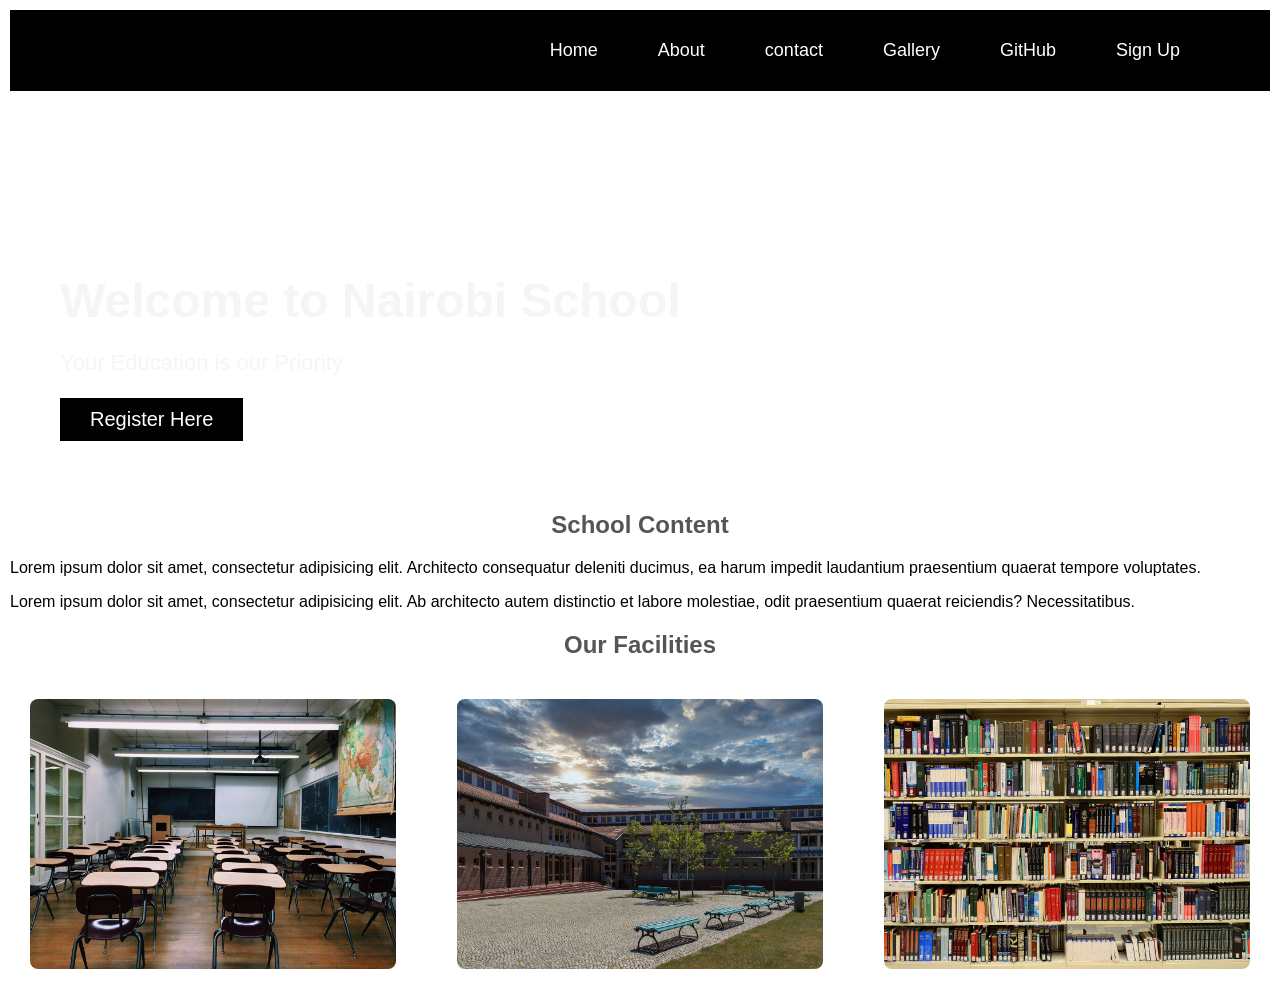
==== index.html @ 353f1035 "first commit" ====
<!DOCTYPE html>
<html lang="en">
<head>
    <meta charset="UTF-8">
    <title>Home</title>
    <link rel="icon" type="image/x-icon" href="resources/images/graduation.png">
    <link rel="stylesheet" href="css/style.css">
</head>
<body>
<header>
    <nav>
        <ul>
            <li><a href="index.html">Home</a></li>
            <li><a href="">About</a></li>
            <li><a href="contact.html">contact</a></li>
            <li><a href="gallery.html">Gallery</a></li>
            <li><a href="https://github.com/Joelmwangi">GitHub</a> </li>
            <li><a href="signup.html">Sign Up</a> </li>
        </ul>
    </nav>
</header>

<div class="hero-image">
<div class="hero-text">
    <h1>Welcome to Nairobi School</h1>
   <p> Your Education is our Priority</p>
    <button id="reg-button"><i class="fa-solid fa-user-plus"></i>Register Here</button>



</div>
</div>
 <main>
        <div class="content">
            <h2>School Content</h2>
            <p>Lorem ipsum dolor sit amet, consectetur adipisicing elit. Architecto consequatur deleniti ducimus, ea harum impedit laudantium praesentium quaerat tempore voluptates.</p>
            <p>Lorem ipsum dolor sit amet, consectetur adipisicing elit. Ab architecto autem distinctio et labore molestiae, odit praesentium quaerat reiciendis? Necessitatibus.</p>
        </div>

     <div class="facilities">
         <h2>Our Facilities</h2>
         <div class="gallery">
             <img src="resources/images/classroom.jpg" alt="">
             <img src="resources/images/field.jpg" alt="">
             <img src="resources/images/library.jpg" alt="">

         </div>
     </div>
    </main>
</body>
</html>
---- css/style.css ----
body{
    font-family: Arial, sans-serif;
    margin: 0;
    padding: 10px;
    box-sizing: border-box;
}
nav {
    display: flex;
    justify-content: flex-end;
    background-color: black;
    padding: 10px;
}
nav ul{
    display: flex;
    list-style-type: none;
    background-color: transparent;
    padding: 20px;
    margin: 0 0 0 auto;
}
nav ul li {
    margin-right: 60px;
}
nav ul li a{
    color: white;
    text-decoration: none;
    font-size: 18px;
}
nav ul li a:hover{
    background-color: white;
    color: black;
    padding: 10px;
    border-radius: 5px;
}
 /*hero section*/

.hero-image{
    background-image: url("https://cdn.pixabay.com/photo/2017/07/31/11/21/people-2557399_1280.jpg");
    background-position: center;
    height: 400px;
    position: relative;
    background-size: cover;
}
.hero-text{
    position: absolute;
    bottom: 50px;
    color: whitesmoke;
    left: 50px;
}
.hero-text h1{
    font-size: 48px;
    margin: 0;
}

.hero-text p{
    font-size: 22px;
}

#reg-button{
    background-color: black;
    color: white;
    padding: 10px 30px;
    border: none;
    cursor: pointer;
    font-size: 20px;
}

.gallery{
    display: flex;
    justify-content: space-between;
    padding: 20px;
}
.gallery img{
    width: 30%;
    border-radius: 8px;
    height: 30vh;
}

.main-container{
    display: flex;
    padding: 10px;
    gap: 130px;
    }
.form-container{
    width: 470px;
    background-color: transparent;
    padding: 50px;
    border-radius: 14px;
    box-shadow: 0 8px 22px rgba(0,0,0,0.1);
}

h2{
    text-align: center;
    margin-bottom: 20px;
    font-weight: 700;
    color: #555;
}
.form-group{
    margin-bottom: 15px;
}
.form-group label{
    display: block;
    font-weight: 400;
    color: #666;
    }
.form-group input,
.form-group select{
    width: 100%;
    padding: 12px;
    border: 1px solid #add;
    border-radius: 10px;
    font-size: 14px;
}
.form-group button{
    width: 90%;
    padding: 12px;
    color: white;
    border: none;
    border-radius: 5px;
    background-color: blue;
    font-weight: 450;
    cursor: pointer;
}
.form-group button:hover{
    width: 100%;
     padding: 12px;
    color: white;
    border: none;
    border-radius: 5px;
    background-color: darkgreen;
    font-weight: 450;
    cursor: pointer;

}
.radio-group{
    display: flex;
    justify-content: space-between;
    margin-bottom: 18px;
}
/*table mstyle*/
.table-container{
    width: 50%;
    padding: 20px;
    border-radius: 12px;
    background-color: #f0f0f0;
    box-shadow: 0 8px 24px rgba(0,0,0,0.1);
}
table{
    width: 100%;
    margin-top: 100px;
    border-collapse: collapse;
    }
table,th,td{
    border: 4px dotted black;
}
th,td{
    padding: 12px;
    text-align: left;
}
/*Gallery*/

h1{
    text-align: center;
    font-family: Arial, sans-serif;
    margin-bottom: 20px;
}
.gallery{
    display: flex;
    flex-wrap: wrap;
    justify-content: space-between;
    }
.gallery-item{
    width: 400px;
    padding: 10px;
    background-color: #aadddd;
    border-radius: 8px;
    box-shadow: 0px 2px 8px rgba(0,0,0,0.1);
}
.gallery-item iframe{
    width: 100%;
    height: 200px;
}
/*Contact*/
.contact-container{
    display: flex;
    flex-direction: column;
    align-items: center;
}
.contact-details{
    background-color: whitesmoke;
    padding: 20px;
    border-radius: 8px;
    box-shadow: 0 2px 8px rgba(0,0,0,0.1) ;
    max-width: 600px;
    width: 50%;

}
.contact-details h2{
    font-family: Arial, sans-serif;
    margin-bottom: 0;
    color: darkgreen;
}

.contact-details p{
    margin: 5px 0;
    font-family: Arial, sans-serif;
}
.contact-container iframe{
    width: 100%;
    margin-bottom: 40px;
    border: none;
    border-radius: 10px

}

.carousel-inner img{
    width: 100%;
    height: 70vh;
}
/*
ul li a{
    padding: 10px;
    text-decoration: none;
    cursor: pointer;
}


 */
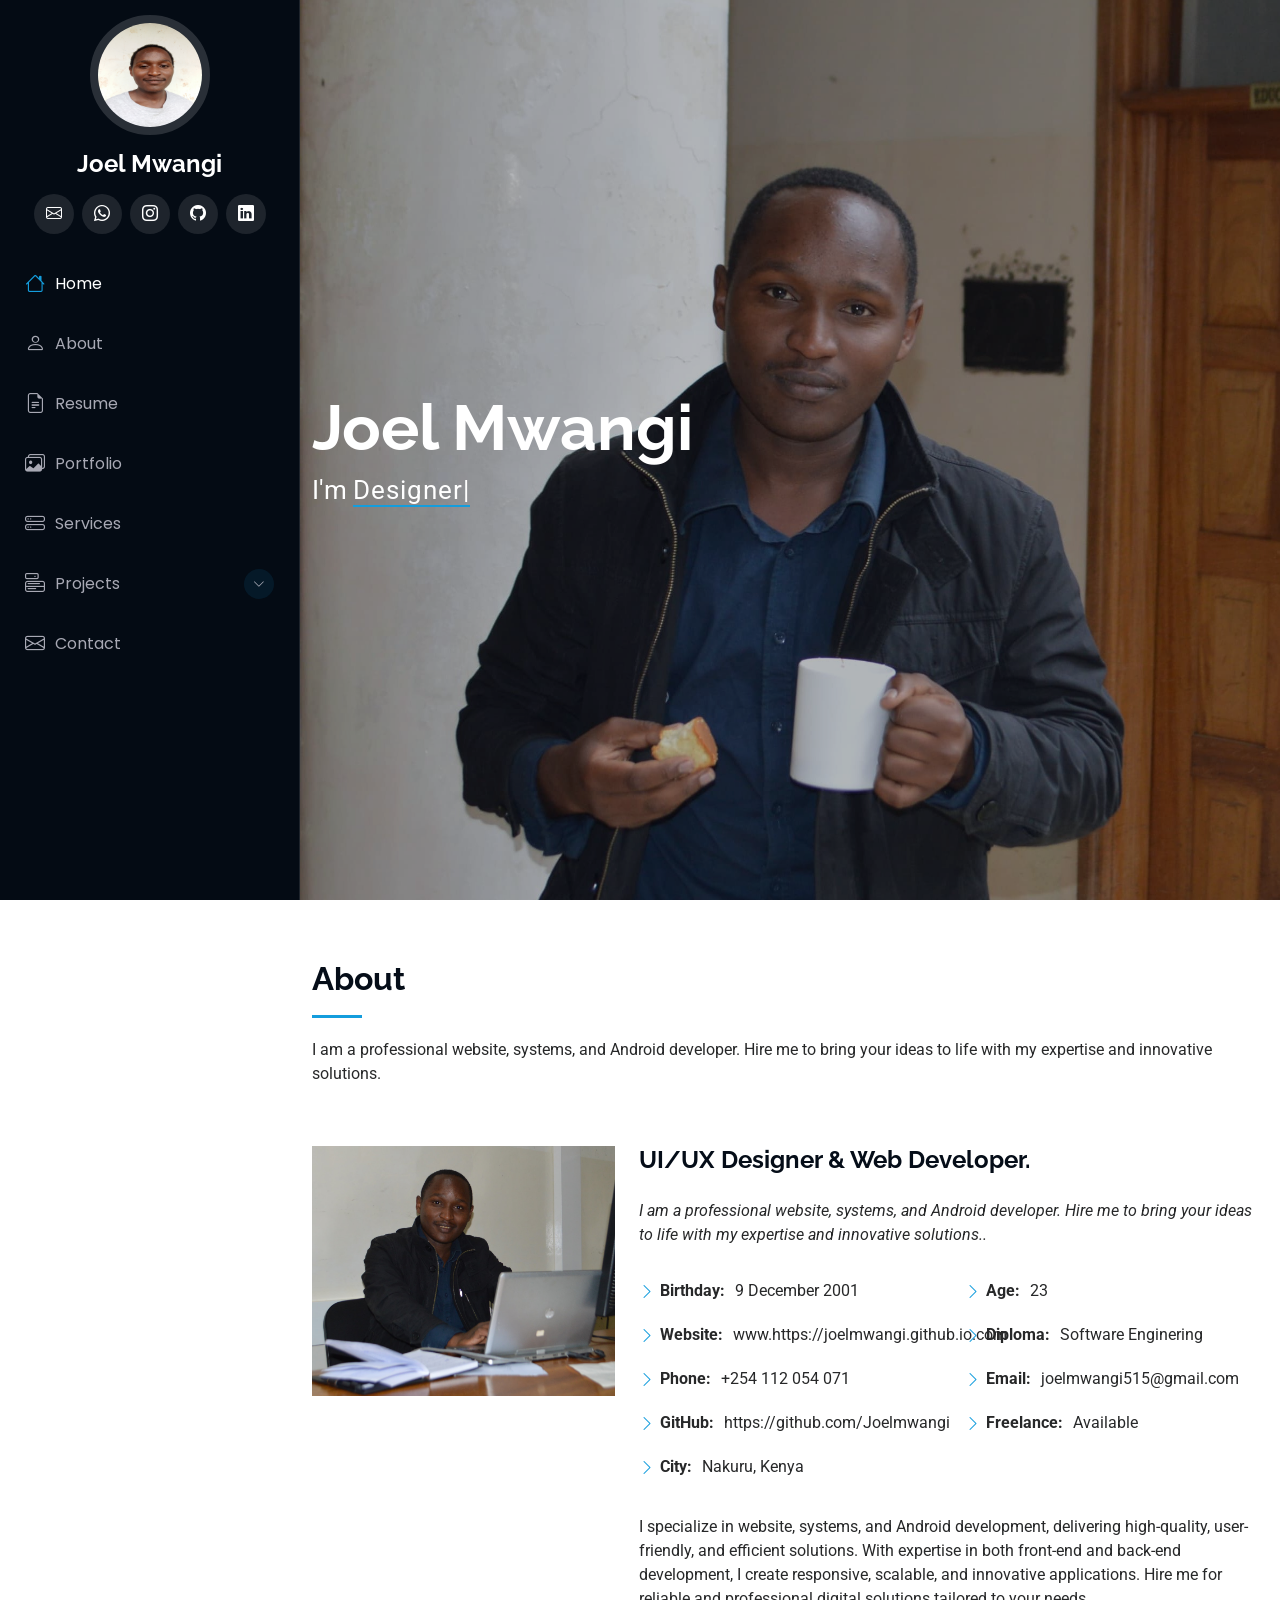
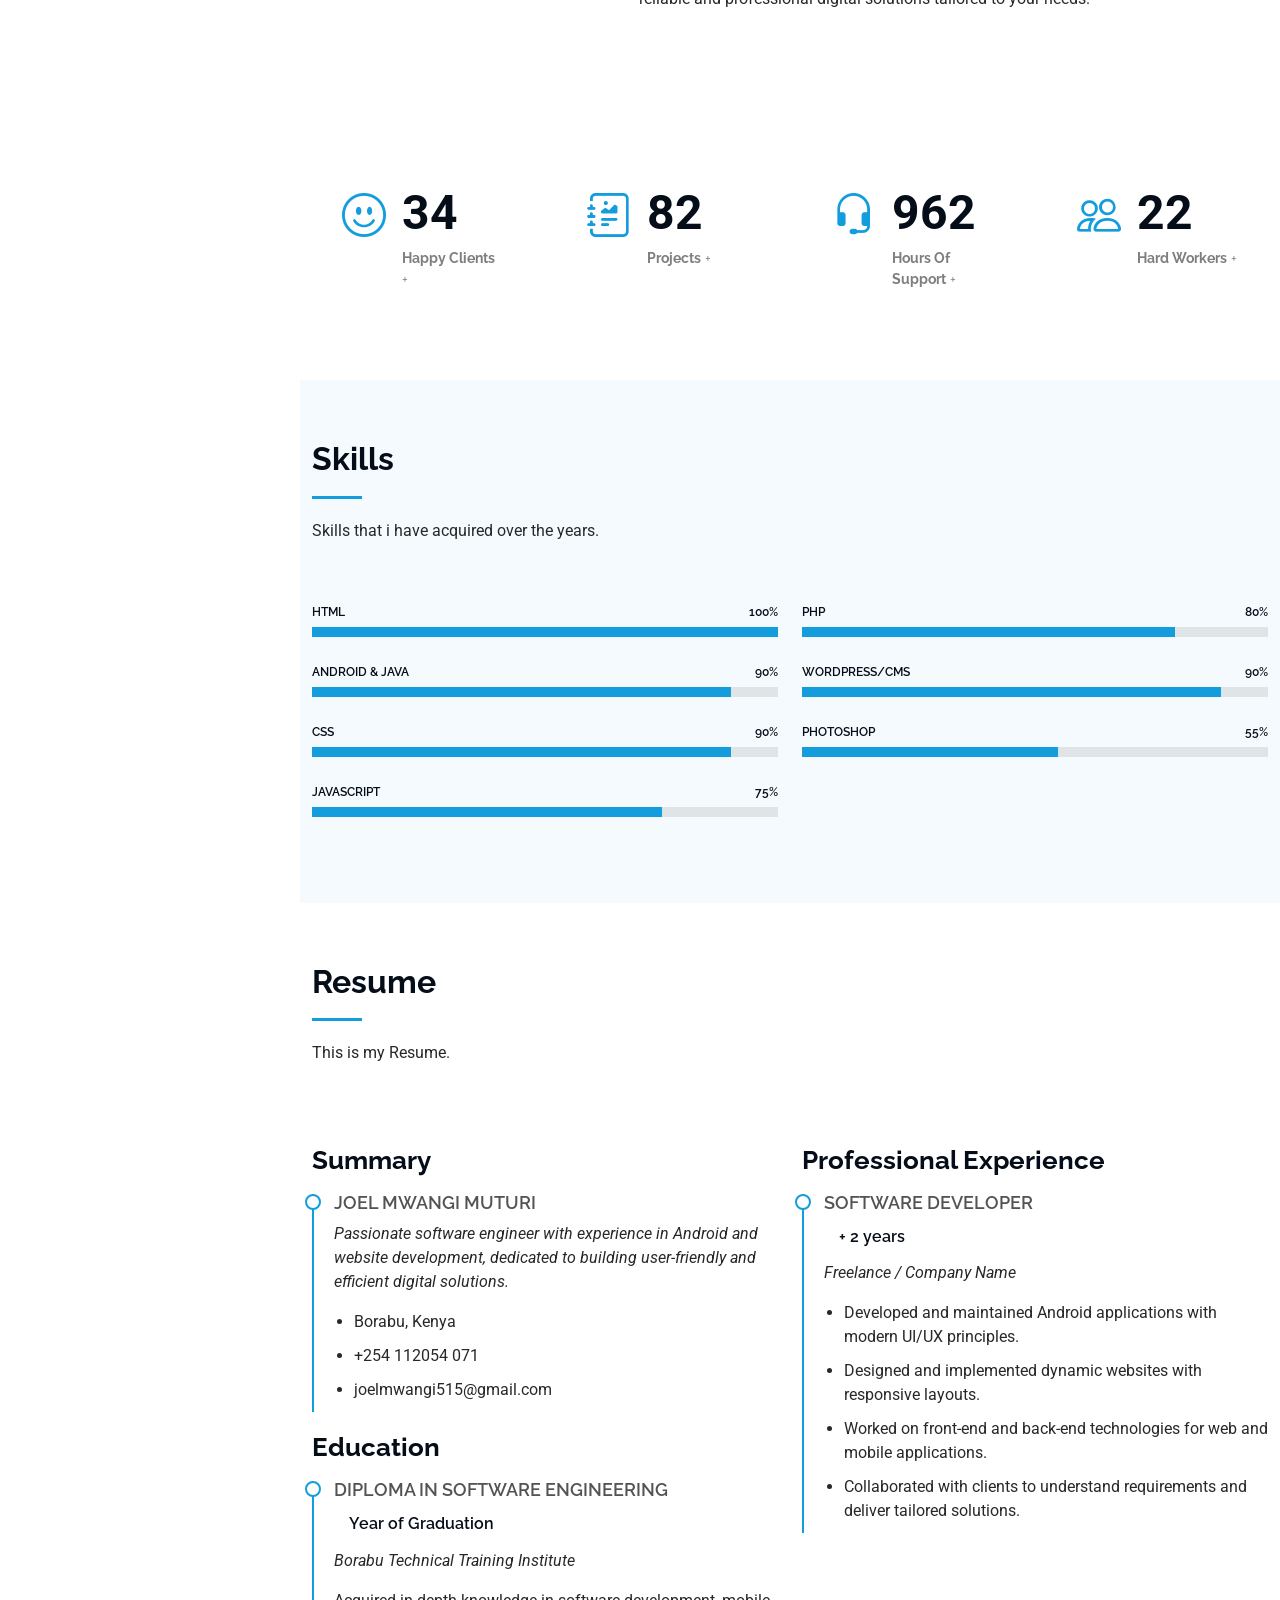
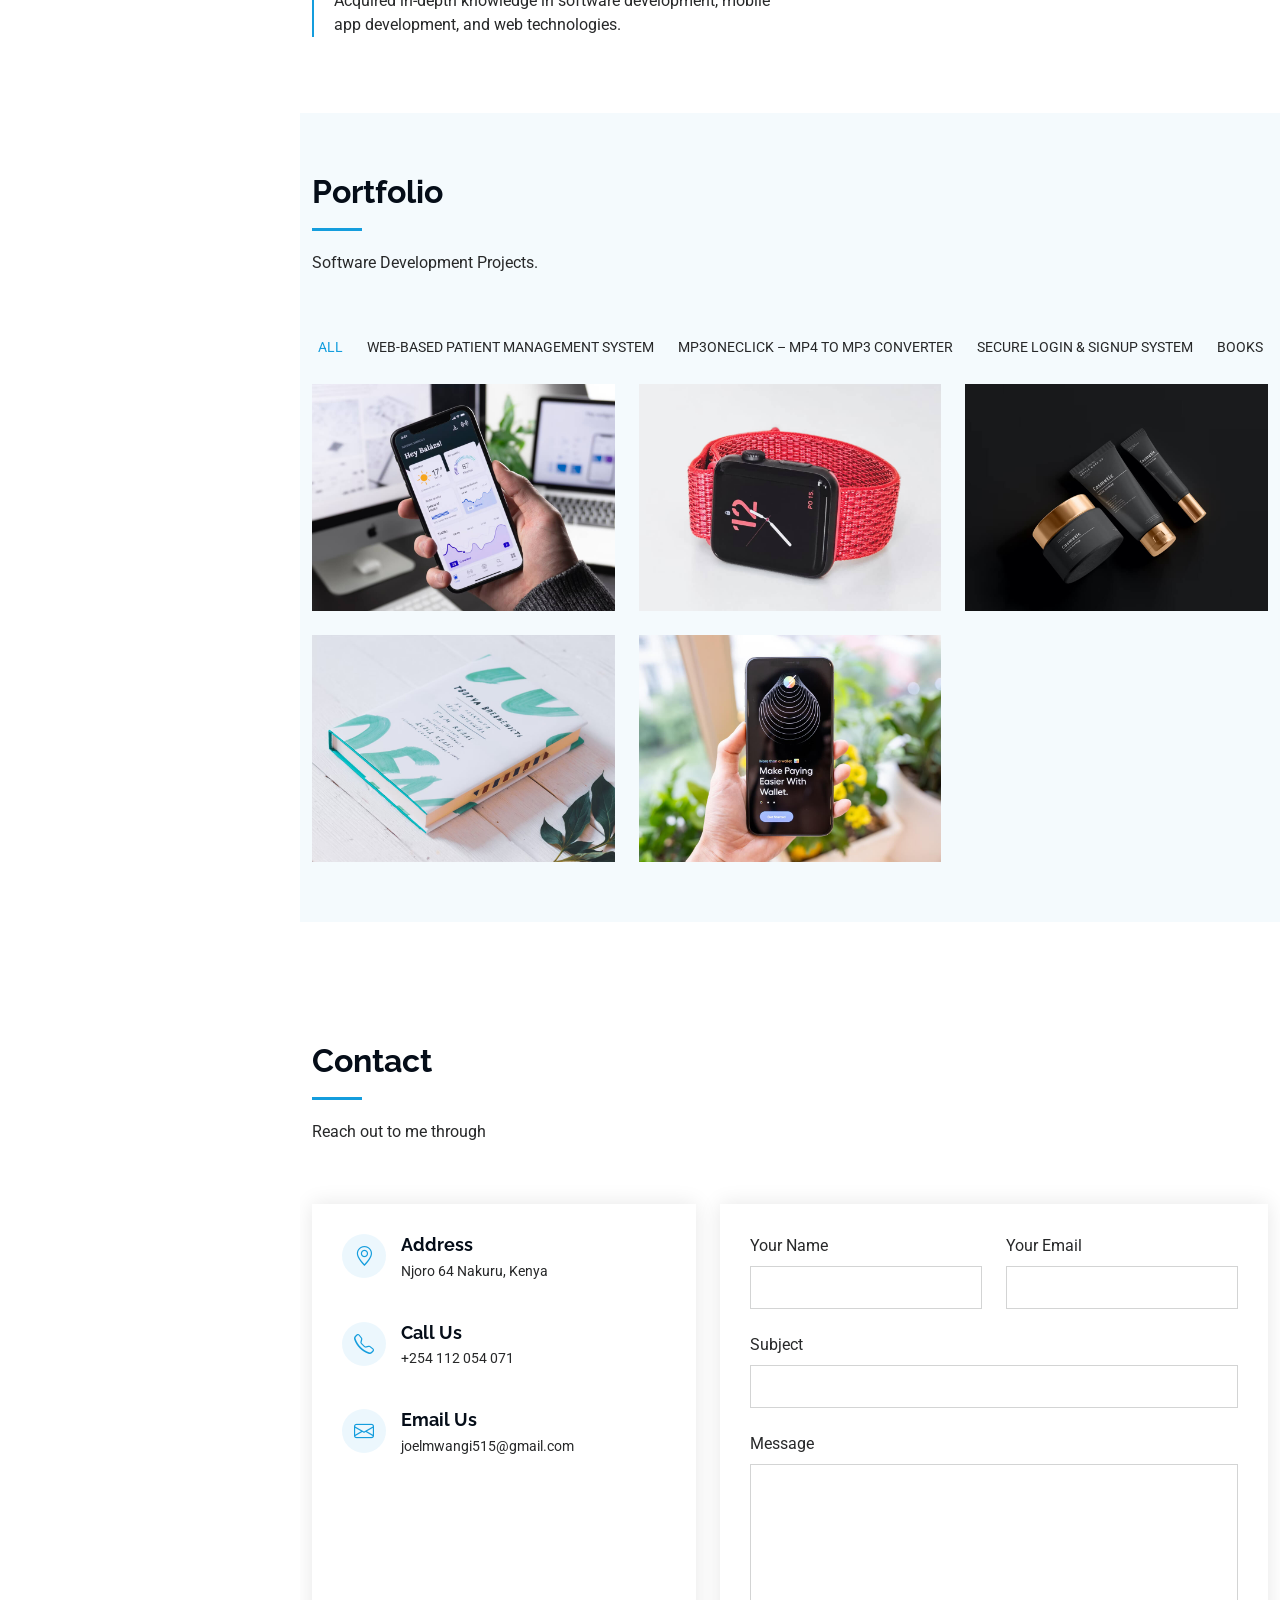
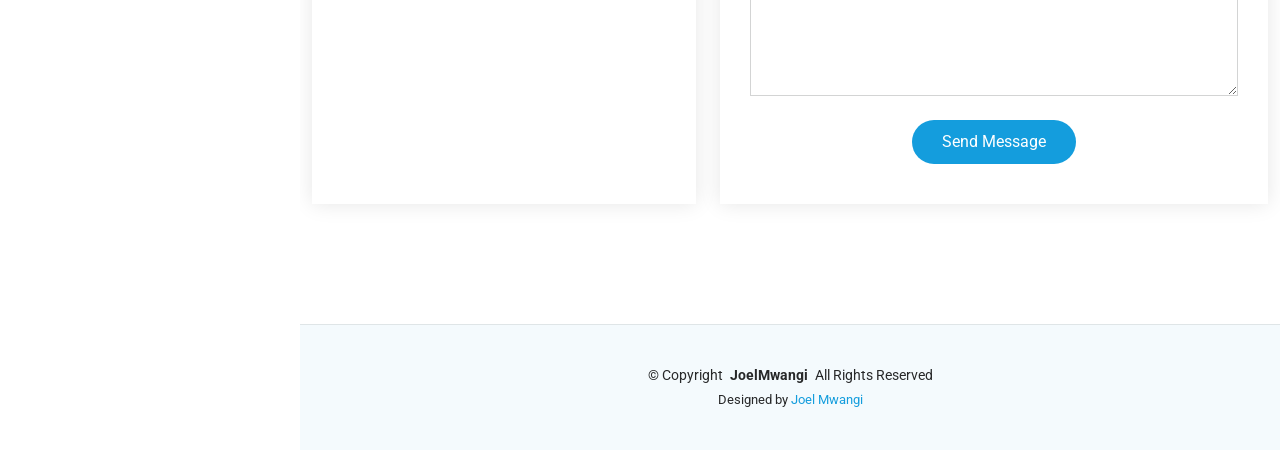
==== commit 2300eea6: "My portfolio" ====
--- a/index.html
+++ b/index.html
@@ -1,52 +1,564 @@
 <!DOCTYPE html>
 <html lang="en">
+
 <head>
-    <meta charset="UTF-8">
-    <title>Home</title>
-    <link rel="icon" type="image/x-icon" href="resources/images/graduation.png">
-    <link rel="stylesheet" href="css/style.css">
+  <meta charset="utf-8">
+  <meta content="width=device-width, initial-scale=1.0" name="viewport">
+  <title>Index - JoelMwangi</title>
+  <meta content="" name="description">
+  <meta content="" name="keywords">
+
+  <!-- Favicons -->
+  <link href="assets/img/favicon.png" rel="icon">
+  <link href="assets/img/apple-touch-icon.png" rel="apple-touch-icon">
+
+  <!-- Fonts -->
+  <link href="https://fonts.googleapis.com" rel="preconnect">
+  <link href="https://fonts.gstatic.com" rel="preconnect" crossorigin>
+  <link href="https://fonts.googleapis.com/css2?family=Roboto:ital,wght@0,100;0,300;0,400;0,500;0,700;0,900;1,100;1,300;1,400;1,500;1,700;1,900&family=Poppins:ital,wght@0,100;0,200;0,300;0,400;0,500;0,600;0,700;0,800;0,900;1,100;1,200;1,300;1,400;1,500;1,600;1,700;1,800;1,900&family=Raleway:ital,wght@0,100;0,200;0,300;0,400;0,500;0,600;0,700;0,800;0,900;1,100;1,200;1,300;1,400;1,500;1,600;1,700;1,800;1,900&display=swap" rel="stylesheet">
+
+  <!-- Vendor CSS Files -->
+  <link href="assets/vendor/bootstrap/css/bootstrap.min.css" rel="stylesheet">
+  <link href="assets/vendor/bootstrap-icons/bootstrap-icons.css" rel="stylesheet">
+  <link href="assets/vendor/aos/aos.css" rel="stylesheet">
+  <link href="assets/vendor/glightbox/css/glightbox.min.css" rel="stylesheet">
+  <link href="assets/vendor/swiper/swiper-bundle.min.css" rel="stylesheet">
+
+  <!-- Main CSS File -->
+  <link href="assets/css/main.css" rel="stylesheet">
+
+
 </head>
-<body>
-<header>
-    <nav>
-        <ul>
-            <li><a href="index.html">Home</a></li>
-            <li><a href="">About</a></li>
-            <li><a href="contact.html">contact</a></li>
-            <li><a href="gallery.html">Gallery</a></li>
-            <li><a href="https://github.com/Joelmwangi">GitHub</a> </li>
-            <li><a href="signup.html">Sign Up</a> </li>
-        </ul>
+
+<body class="index-page">
+
+  <header id="header" class="header dark-background d-flex flex-column">
+    <i class="header-toggle d-xl-none bi bi-list"></i>
+
+    <div class="profile-img">
+      <img src="assets/img/my_profile-pic.png" alt="" class="img-fluid rounded-circle">
+    </div>
+
+    <a href="index.html" class="logo d-flex align-items-center justify-content-center">
+      <!-- Uncomment the line below if you also wish to use an image logo -->
+      <!-- <img src="assets/img/logo.png" alt=""> -->
+      <h1 class="sitename">Joel Mwangi</h1>
+    </a>
+
+    <div class="social-links text-center">
+      <a href="mailto:joelmwangi515@gmail.com" class="email"><i class="bi bi-envelope"></i></a>
+      <a href="https://wa.me/254112054071?text=Hello%Joel%Nwangi" class="whatsapp"><i class="bi bi-whatsapp"></i></a>
+      <a href="#" class="instagram"><i class="bi bi-instagram"></i></a>
+      <a href="https://github.com/Joelmwangi" class="github"><i class="bi bi-github"></i></a>
+      <a href="#" class="linkedin"><i class="bi bi-linkedin"></i></a>
+    </div>
+
+    <nav id="navmenu" class="navmenu">
+      <ul>
+        <li><a href="#hero" class="active"><i class="bi bi-house navicon"></i>Home</a></li>
+        <li><a href="#about"><i class="bi bi-person navicon"></i> About</a></li>
+        <li><a href="#resume"><i class="bi bi-file-earmark-text navicon"></i> Resume</a></li>
+        <li><a href="#portfolio"><i class="bi bi-images navicon"></i> Portfolio</a></li>
+        <li><a href="#services"><i class="bi bi-hdd-stack navicon"></i> Services</a></li>
+        <li class="dropdown"><a href="#"><i class="bi bi-menu-button navicon"></i> <span>Projects</span> <i class="bi bi-chevron-down toggle-dropdown"></i></a>
+          <ul>
+            <li><a href="#">Projects Done</a></li>
+            <li class="dropdown"><a href="#"><span>Deep Dropdown</span> <i class="bi bi-chevron-down toggle-dropdown"></i></a>
+              <ul>
+                <li><a href="#">Deep Dropdown 1</a></li>
+           
+              </ul>
+            </li>
+            <!-- <li><a href="#">Dropdown 2</a></li> -->
+          
+          </ul>
+        </li>
+        <li><a href="#contact"><i class="bi bi-envelope navicon"></i> Contact</a></li>
+      </ul>
     </nav>
-</header>
-
-<div class="hero-image">
-<div class="hero-text">
-    <h1>Welcome to Nairobi School</h1>
-   <p> Your Education is our Priority</p>
-    <button id="reg-button"><i class="fa-solid fa-user-plus"></i>Register Here</button>
-
-
-
-</div>
-</div>
- <main>
-        <div class="content">
-            <h2>School Content</h2>
-            <p>Lorem ipsum dolor sit amet, consectetur adipisicing elit. Architecto consequatur deleniti ducimus, ea harum impedit laudantium praesentium quaerat tempore voluptates.</p>
-            <p>Lorem ipsum dolor sit amet, consectetur adipisicing elit. Ab architecto autem distinctio et labore molestiae, odit praesentium quaerat reiciendis? Necessitatibus.</p>
+
+  </header>
+
+  <main class="main">
+
+    <!-- Hero Section -->
+    <section id="hero" class="hero section dark-background">
+
+      <img src="assets/img/joel1.png" alt="" data-aos="fade-in" class="">
+
+      <div class="container" data-aos="fade-up" data-aos-delay="100">
+        <h2>Joel Mwangi</h2>
+        <p>I'm <span class="typed" data-typed-items="Designer, Developer, Freelancer, Android">Designer</span><span class="typed-cursor typed-cursor--blink" aria-hidden="true"></span><span class="typed-cursor typed-cursor--blink" aria-hidden="true"></span></p>
+      </div>
+
+    </section><!-- /Hero Section -->
+
+    <!-- About Section -->
+    <section id="about" class="about section">
+
+      <!-- Section Title -->
+      <div class="container section-title" data-aos="fade-up">
+        <h2>About</h2>
+        <p>I am a professional website, systems, and Android developer. Hire me to bring your ideas to life with my expertise and innovative solutions.</p>
+      </div><!-- End Section Title -->
+
+      <div class="container" data-aos="fade-up" data-aos-delay="100">
+
+        <div class="row gy-4 justify-content-center">
+          <div class="col-lg-4">
+            <img src="assets/img/profile.png" class="img-fluid" alt="">
+          </div>
+          <div class="col-lg-8 content">
+            <h2>UI/UX Designer &amp; Web Developer.</h2>
+            <p class="fst-italic py-3">
+              I am a professional website, systems, and Android developer. Hire me to bring your ideas to life with my expertise and innovative solutions..
+            </p>
+            <div class="row">
+              <div class="col-lg-6">
+                <ul>
+                  <li><i class="bi bi-chevron-right"></i> <strong>Birthday:</strong> <span>9 December 2001</span></li>
+                  <li><i class="bi bi-chevron-right"></i> <strong>Website:</strong> <span>www.https://joelmwangi.github.io.com</span></li>
+                  <li><i class="bi bi-chevron-right"></i> <strong>Phone:</strong> <span>+254 112 054 071</span></li>
+                  <li><i class="bi bi-chevron-right"></i> <strong>GitHub:</strong> <span>https://github.com/Joelmwangi</span></li>
+                  <li><i class="bi bi-chevron-right"></i> <strong>City:</strong> <span>Nakuru, Kenya</span></li>
+                </ul>
+              </div>
+              <div class="col-lg-6">
+                <ul>
+                  <li><i class="bi bi-chevron-right"></i> <strong>Age:</strong> <span>23</span></li>
+                  <li><i class="bi bi-chevron-right"></i> <strong>Diploma:</strong> <span>Software Enginering</span></li>
+                  <li><i class="bi bi-chevron-right"></i> <strong>Email:</strong> <span>joelmwangi515@gmail.com</span></li>
+                  <li><i class="bi bi-chevron-right"></i> <strong>Freelance:</strong> <span>Available</span></li>
+                </ul>
+              </div>
+            </div>
+            <p class="py-3">
+              I specialize in website, systems, and Android development, delivering high-quality, user-friendly, and efficient solutions. With expertise in both front-end and back-end development, I create responsive, scalable, and innovative applications. Hire me for reliable and professional digital solutions tailored to your needs.
+            </p>
+          </div>
         </div>
 
-     <div class="facilities">
-         <h2>Our Facilities</h2>
-         <div class="gallery">
-             <img src="resources/images/classroom.jpg" alt="">
-             <img src="resources/images/field.jpg" alt="">
-             <img src="resources/images/library.jpg" alt="">
-
-         </div>
-     </div>
-    </main>
+      </div>
+
+    </section><!-- /About Section -->
+
+    <!-- Stats Section -->
+    <section id="stats" class="stats section">
+
+      <div class="container" data-aos="fade-up" data-aos-delay="100">
+
+        <div class="row gy-4">
+
+          <div class="col-lg-3 col-md-6">
+            <div class="stats-item">
+              <i class="bi bi-emoji-smile"></i>
+              <span data-purecounter-start="0" data-purecounter-end="50" data-purecounter-duration="1" class="purecounter"></span>
+              <p><strong>Happy Clients</strong> <span>+</span></p>
+            </div>
+          </div><!-- End Stats Item -->
+
+          <div class="col-lg-3 col-md-6">
+            <div class="stats-item">
+              <i class="bi bi-journal-richtext"></i>
+              <span data-purecounter-start="0" data-purecounter-end="120" data-purecounter-duration="1" class="purecounter"></span>
+              <p><strong>Projects</strong> <span>+</span></p>
+            </div>
+          </div><!-- End Stats Item -->
+
+          <div class="col-lg-3 col-md-6">
+            <div class="stats-item">
+              <i class="bi bi-headset"></i>
+              <span data-purecounter-start="0" data-purecounter-end="1415" data-purecounter-duration="1" class="purecounter"></span>
+              <p><strong>Hours Of Support</strong> <span>+</span></p>
+            </div>
+          </div><!-- End Stats Item -->
+
+          <div class="col-lg-3 col-md-6">
+            <div class="stats-item">
+              <i class="bi bi-people"></i>
+              <span data-purecounter-start="0" data-purecounter-end="32" data-purecounter-duration="1" class="purecounter"></span>
+              <p><strong>Hard Workers</strong> <span>+</span></p>
+            </div>
+          </div><!-- End Stats Item -->
+
+        </div>
+
+      </div>
+
+    </section><!-- /Stats Section -->
+
+    <!-- Skills Section -->
+    <section id="skills" class="skills section light-background">
+
+      <!-- Section Title -->
+      <div class="container section-title" data-aos="fade-up">
+        <h2>Skills</h2>
+        <p>Skills that i have acquired over the years.</p>
+      </div><!-- End Section Title -->
+
+      <div class="container" data-aos="fade-up" data-aos-delay="100">
+
+        <div class="row skills-content skills-animation">
+
+          <div class="col-lg-6">
+
+            <div class="progress">
+              <span class="skill"><span>HTML</span> <i class="val">100%</i></span>
+              <div class="progress-bar-wrap">
+                <div class="progress-bar" role="progressbar" aria-valuenow="100" aria-valuemin="0" aria-valuemax="100"></div>
+              </div>
+            </div><!-- End Skills Item -->
+
+            <div class="progress">
+              <span class="skill"><span>Android & Java</span> <i class="val">90%</i></span>
+              <div class="progress-bar-wrap">
+                <div class="progress-bar" role="progressbar" aria-valuenow="90" aria-valuemin="0" aria-valuemax="90"></div>
+              </div>
+            </div><!-- End Skills Item --> 
+            <div class="progress">
+              <span class="skill"><span>CSS</span> <i class="val">90%</i></span>
+              <div class="progress-bar-wrap">
+                <div class="progress-bar" role="progressbar" aria-valuenow="90" aria-valuemin="0" aria-valuemax="100"></div>
+              </div>
+            </div><!-- End Skills Item -->
+
+            <div class="progress">
+              <span class="skill"><span>JavaScript</span> <i class="val">75%</i></span>
+              <div class="progress-bar-wrap">
+                <div class="progress-bar" role="progressbar" aria-valuenow="75" aria-valuemin="0" aria-valuemax="100"></div>
+              </div>
+            </div><!-- End Skills Item -->
+
+          </div>
+
+          <div class="col-lg-6">
+
+            <div class="progress">
+              <span class="skill"><span>PHP</span> <i class="val">80%</i></span>
+              <div class="progress-bar-wrap">
+                <div class="progress-bar" role="progressbar" aria-valuenow="80" aria-valuemin="0" aria-valuemax="100"></div>
+              </div>
+            </div><!-- End Skills Item -->
+
+            <div class="progress">
+              <span class="skill"><span>WordPress/CMS</span> <i class="val">90%</i></span>
+              <div class="progress-bar-wrap">
+                <div class="progress-bar" role="progressbar" aria-valuenow="90" aria-valuemin="0" aria-valuemax="100"></div>
+              </div>
+            </div><!-- End Skills Item -->
+
+            <div class="progress">
+              <span class="skill"><span>Photoshop</span> <i class="val">55%</i></span>
+              <div class="progress-bar-wrap">
+                <div class="progress-bar" role="progressbar" aria-valuenow="55" aria-valuemin="0" aria-valuemax="100"></div>
+              </div>
+            </div><!-- End Skills Item -->
+
+          </div>
+
+        </div>
+
+      </div>
+
+    </section><!-- /Skills Section -->
+
+    <!-- Resume Section -->
+    <section id="resume" class="resume section">
+
+      <!-- Section Title -->
+      <div class="container section-title" data-aos="fade-up">
+        <h2>Resume</h2>
+        <p>This is my Resume.</p>
+      </div><!-- End Section Title -->
+
+      <div class="container">
+
+        <div class="row">
+
+          <div class="col-lg-6" data-aos="fade-up" data-aos-delay="100">
+            <h3 class="resume-title">Summary</h3>
+
+            <div class="resume-item pb-0">
+              <h4>Joel Mwangi Muturi</h4>
+              <p><em>Passionate software engineer with experience in Android and website development, dedicated to building user-friendly and efficient digital solutions.</em></p>
+              <ul>
+                <li>Borabu, Kenya</li>
+                <li>+254 112054 071</li>
+                <li>joelmwangi515@gmail.com</li>
+              </ul>
+            </div><!-- End Resume Item -->
+
+            <h3 class="resume-title">Education</h3>
+            <div class="resume-item">
+              <h4>Diploma in Software Engineering</h4>
+              <h5>Year of Graduation</h5>
+              <p><em>Borabu Technical Training Institute</em></p>
+              <p>Acquired in-depth knowledge in software development, mobile app development, and web technologies.</p>
+            </div><!-- End Resume Item -->
+          </div>
+
+          <div class="col-lg-6" data-aos="fade-up" data-aos-delay="200">
+            <h3 class="resume-title">Professional Experience</h3>
+            <div class="resume-item">
+              <h4>Software Developer</h4>
+              <h5> + 2 years</h5>
+              <p><em>Freelance / Company Name</em></p>
+              <ul>
+                <li>Developed and maintained Android applications with modern UI/UX principles.</li>
+                <li>Designed and implemented dynamic websites with responsive layouts.</li>
+                <li>Worked on front-end and back-end technologies for web and mobile applications.</li>
+                <li>Collaborated with clients to understand requirements and deliver tailored solutions.</li>
+              </ul>
+            </div><!-- End Resume Item -->
+          </div>
+
+        </div>
+
+      </div>
+
+    </section><!-- /Resume Section -->
+
+    <!-- Portfolio Section -->
+    <section id="portfolio" class="portfolio section light-background">
+
+      <!-- Section Title -->
+      <div class="container section-title" data-aos="fade-up">
+        <h2>Portfolio</h2>
+        <p>Software Development Projects.</p>
+      </div><!-- End Section Title -->
+
+      <div class="container">
+
+        <div class="isotope-layout" data-default-filter="*" data-layout="masonry" data-sort="original-order">
+
+          <ul class="portfolio-filters isotope-filters" data-aos="fade-up" data-aos-delay="100">
+            <li data-filter="*" class="filter-active">All</li>
+            <li data-filter=".filter-app">Web-Based Patient Management System</li>
+            <li data-filter=".filter-product">Mp3OneClick – MP4 to MP3 Converter</li>
+            <li data-filter=".filter-branding">Secure Login & Signup System</li>
+            <li data-filter=".filter-books">Books</li>
+          </ul><!-- End Portfolio Filters -->
+
+          <div class="row gy-4 isotope-container" data-aos="fade-up" data-aos-delay="200">
+
+            <div class="col-lg-4 col-md-6 portfolio-item isotope-item filter-app">
+              <div class="portfolio-content h-100">
+                <img src="assets/img/portfolio/app-1.jpg" class="img-fluid" alt="">
+                <div class="portfolio-info">
+                  <h4>Website</h4>
+                  <p>Developed a system to register patients, update patient records, delete unwanted records, and generate reports.*
+                    - Technologies: HTML, CSS, JavaScript, MS Access</p>
+                  <a href="assets/img/portfolio/app-1.jpg" title="App 1" data-gallery="portfolio-gallery-app" class="glightbox preview-link"><i class="bi bi-zoom-in"></i></a>
+                  <a href="portfolio-details.html" title="More Details" class="details-link"><i class="bi bi-link-45deg"></i></a>
+                </div>
+              </div>
+            </div><!-- End Portfolio Item -->
+
+            <div class="col-lg-4 col-md-6 portfolio-item isotope-item filter-product">
+              <div class="portfolio-content h-100">
+                <img src="assets/img/portfolio/product-1.jpg" class="img-fluid" alt="">
+                <div class="portfolio-info">
+                  <h4>Mp3 Convertor Python</h4>
+                  <p>Designed and developed an online media conversion tool for seamless MP4 to MP3 conversion.*  
+                    - Technologies: Python, Flask, HTML, CSS, JavaScript</p>
+                  <a href="assets/img/portfolio/product-1.jpg" title="Product 1" data-gallery="portfolio-gallery-product" class="glightbox preview-link"><i class="bi bi-zoom-in"></i></a>
+                  <a href="portfolio-details.html" title="More Details" class="details-link"><i class="bi bi-link-45deg"></i></a>
+                </div>
+              </div>
+            </div><!-- End Portfolio Item -->
+
+            <div class="col-lg-4 col-md-6 portfolio-item isotope-item filter-branding">
+              <div class="portfolio-content h-100">
+                <img src="assets/img/portfolio/branding-1.jpg" class="img-fluid" alt="">
+                <div class="portfolio-info">
+                  <h4>Security</h4>
+                  <p>Implemented user authentication with encryption and secure database storage.*
+                    - Technologies: Python, MS Access, Hashing Algorithms</p>
+                  <a href="assets/img/portfolio/branding-1.jpg" title="Branding 1" data-gallery="portfolio-gallery-branding" class="glightbox preview-link"><i class="bi bi-zoom-in"></i></a>
+                  <a href="portfolio-details.html" title="More Details" class="details-link"><i class="bi bi-link-45deg"></i></a>
+                </div>
+              </div>
+            </div><!-- End Portfolio Item -->
+
+            <div class="col-lg-4 col-md-6 portfolio-item isotope-item filter-books">
+              <div class="portfolio-content h-100">
+                <img src="assets/img/portfolio/books-1.jpg" class="img-fluid" alt="">
+                <div class="portfolio-info">
+                  <h4>Smart Doctor</h4>
+                  <p>Smart Doctor App</p>
+                  <a href="assets/img/portfolio/books-1.jpg" title="Branding 1" data-gallery="portfolio-gallery-book" class="glightbox preview-link"><i class="bi bi-zoom-in"></i></a>
+                  <a href="portfolio-details.html" title="More Details" class="details-link"><i class="bi bi-link-45deg"></i></a>
+                </div>
+              </div>
+            </div><!-- End Portfolio Item -->
+
+            <div class="col-lg-4 col-md-6 portfolio-item isotope-item filter-app">
+              <div class="portfolio-content h-100">
+                <img src="assets/img/portfolio/app-2.jpg" class="img-fluid" alt="">
+                <div class="portfolio-info">
+                  <h4>Shmaba Bridge</h4>
+                  <p>Shamba Bridge Kennay</p>
+                  <a href="assets/img/portfolio/app-2.jpg" title="App 2" data-gallery="portfolio-gallery-app" class="glightbox preview-link"><i class="bi bi-zoom-in"></i></a>
+                  <a href="portfolio-details.html" title="More Details" class="details-link"><i class="bi bi-link-45deg"></i></a>
+                </div>
+              </div>
+            </div><!-- End Portfolio Item -->
+
+           
+            </div><!-- End Portfolio Item -->
+
+            </div><!-- End Portfolio Item -->
+
+           
+            </div><!-- End Portfolio Item -->
+
+        
+            </div><!-- End Portfolio Item -->
+
+          
+            </div><!-- End Portfolio Item -->
+
+            </div><!-- End Portfolio Item -->
+
+       
+              </div>
+            </div><!-- End Portfolio Item -->
+
+          </div><!-- End Portfolio Container -->
+
+        </div>
+
+      </div>
+
+    </section><!-- /Portfolio Section -->
+
+    <!-- Services Section -->
+    <section id="services" class="services section">
+
+     
+    <!-- Contact Section -->
+    <section id="contact" class="contact section">
+
+      <!-- Section Title -->
+      <div class="container section-title" data-aos="fade-up">
+        <h2>Contact</h2>
+        <p>Reach out to me through</p>
+      </div><!-- End Section Title -->
+
+      <div class="container" data-aos="fade-up" data-aos-delay="100">
+
+        <div class="row gy-4">
+
+          <div class="col-lg-5">
+
+            <div class="info-wrap">
+              <div class="info-item d-flex" data-aos="fade-up" data-aos-delay="200">
+                <i class="bi bi-geo-alt flex-shrink-0"></i>
+                <div>
+                  <h3>Address</h3>
+                  <p>Njoro 64 Nakuru, Kenya</p>
+                </div>
+              </div><!-- End Info Item -->
+
+              <div class="info-item d-flex" data-aos="fade-up" data-aos-delay="300">
+                <i class="bi bi-telephone flex-shrink-0"></i>
+                <div>
+                  <h3>Call Us</h3>
+                  <p>+254 112 054 071</p>
+                </div>
+              </div><!-- End Info Item -->
+
+              <div class="info-item d-flex" data-aos="fade-up" data-aos-delay="400">
+                <i class="bi bi-envelope flex-shrink-0"></i>
+                <div>
+                  <h3>Email Us</h3>
+                  <p>joelmwangi515@gmail.com</p>
+                </div>
+              </div><!-- End Info Item -->
+
+              <iframe src="https://www.google.com/maps/embed?pb=!1m14!1m8!1m3!1d48389.78314118045!2d-74.006138!3d40.710059!3m2!1i1024!2i768!4f13.1!3m3!1m2!1s0x89c25a22a3bda30d%3A0xb89d1fe6bc499443!2sDowntown%20Conference%20Center!5e0!3m2!1sen!2sus!4v1676961268712!5m2!1sen!2sus" frameborder="0" style="border:0; width: 100%; height: 270px;" allowfullscreen="" loading="lazy" referrerpolicy="no-referrer-when-downgrade"></iframe>
+            </div>
+          </div>
+
+          <div class="col-lg-7">
+            <form action="forms/contact.php" method="post" class="php-email-form" data-aos="fade-up" data-aos-delay="200">
+              <div class="row gy-4">
+
+                <div class="col-md-6">
+                  <label for="name-field" class="pb-2">Your Name</label>
+                  <input type="text" name="name" id="name-field" class="form-control" required="">
+                </div>
+
+                <div class="col-md-6">
+                  <label for="email-field" class="pb-2">Your Email</label>
+                  <input type="email" class="form-control" name="email" id="email-field" required="">
+                </div>
+
+                <div class="col-md-12">
+                  <label for="subject-field" class="pb-2">Subject</label>
+                  <input type="text" class="form-control" name="subject" id="subject-field" required="">
+                </div>
+
+                <div class="col-md-12">
+                  <label for="message-field" class="pb-2">Message</label>
+                  <textarea class="form-control" name="message" rows="10" id="message-field" required=""></textarea>
+                </div>
+
+                <div class="col-md-12 text-center">
+                  <div class="loading">Loading</div>
+                  <div class="error-message"></div>
+                  <div class="sent-message">Your message has been sent. Thank you!</div>
+
+                  <button type="submit">Send Message</button>
+                </div>
+
+              </div>
+            </form>
+          </div><!-- End Contact Form -->
+
+        </div>
+
+      </div>
+
+    </section><!-- /Contact Section -->
+
+  </main>
+
+  <footer id="footer" class="footer position-relative light-background">
+
+    <div class="container">
+      <div class="copyright text-center ">
+        <p>© <span>Copyright</span> <strong class="px-1 sitename">JoelMwangi</strong> <span>All Rights Reserved</span></p>
+      </div>
+      <div class="credits">
+ 
+        Designed by <a href="#">Joel Mwangi</a>
+      </div>
+    </div>
+
+  </footer>
+
+  <!-- Scroll Top -->
+  <a href="#" id="scroll-top" class="scroll-top d-flex align-items-center justify-content-center"><i class="bi bi-arrow-up-short"></i></a>
+
+  <!-- Preloader -->
+  <div id="preloader"></div>
+
+  <!-- Vendor JS Files -->
+  <script src="assets/vendor/bootstrap/js/bootstrap.bundle.min.js"></script>
+  <script src="assets/vendor/php-email-form/validate.js"></script>
+  <script src="assets/vendor/aos/aos.js"></script>
+  <script src="assets/vendor/typed.js/typed.umd.js"></script>
+  <script src="assets/vendor/purecounter/purecounter_vanilla.js"></script>
+  <script src="assets/vendor/waypoints/noframework.waypoints.js"></script>
+  <script src="assets/vendor/glightbox/js/glightbox.min.js"></script>
+  <script src="assets/vendor/imagesloaded/imagesloaded.pkgd.min.js"></script>
+  <script src="assets/vendor/isotope-layout/isotope.pkgd.min.js"></script>
+  <script src="assets/vendor/swiper/swiper-bundle.min.js"></script>
+
+  <!-- Main JS File -->
+  <script src="assets/js/main.js"></script>
+
 </body>
-</html>
-
+
+</html>
--- a/assets/css/main.css
+++ b/assets/css/main.css
@@ -0,0 +1,1275 @@
+/**
+* Template Name: iPortfolio
+* Template URL: https://bootstrapmade.com/iportfolio-bootstrap-portfolio-websites-template/
+* Updated: Jun 29 2024 with Bootstrap v5.3.3
+* Author: BootstrapMade.com
+* License: https://bootstrapmade.com/license/
+*/
+
+/*--------------------------------------------------------------
+# Font & Color Variables
+# Help: https://bootstrapmade.com/color-system/
+--------------------------------------------------------------*/
+/* Fonts */
+:root {
+  --default-font: "Roboto",  system-ui, -apple-system, "Segoe UI", Roboto, "Helvetica Neue", Arial, "Noto Sans", "Liberation Sans", sans-serif, "Apple Color Emoji", "Segoe UI Emoji", "Segoe UI Symbol", "Noto Color Emoji";
+  --heading-font: "Raleway",  sans-serif;
+  --nav-font: "Poppins",  sans-serif;
+}
+
+/* Global Colors - The following color variables are used throughout the website. Updating them here will change the color scheme of the entire website */
+:root { 
+  --background-color: #ffffff; /* Background color for the entire website, including individual sections */
+  --default-color: #272829; /* Default color used for the majority of the text content across the entire website */
+  --heading-color: #050d18; /* Color for headings, subheadings and title throughout the website */
+  --accent-color: #149ddd; /* Accent color that represents your brand on the website. It's used for buttons, links, and other elements that need to stand out */
+  --surface-color: #ffffff; /* The surface color is used as a background of boxed elements within sections, such as cards, icon boxes, or other elements that require a visual separation from the global background. */
+  --contrast-color: #ffffff; /* Contrast color for text, ensuring readability against backgrounds of accent, heading, or default colors. */
+}
+
+/* Nav Menu Colors - The following color variables are used specifically for the navigation menu. They are separate from the global colors to allow for more customization options */
+:root {
+  --nav-color: #a8a9b4;  /* The default color of the main navmenu links */
+  --nav-hover-color: #ffffff; /* Applied to main navmenu links when they are hovered over or active */
+  --nav-mobile-background-color: #040b14; /* Used as the background color for mobile navigation menu */
+  --nav-dropdown-background-color: #040b14; /* Used as the background color for dropdown items that appear when hovering over primary navigation items */
+  --nav-dropdown-color: #a8a9b4; /* Used for navigation links of the dropdown items in the navigation menu. */
+  --nav-dropdown-hover-color: #ffffff; /* Similar to --nav-hover-color, this color is applied to dropdown navigation links when they are hovered over. */
+}
+
+/* Color Presets - These classes override global colors when applied to any section or element, providing reuse of the sam color scheme. */
+
+.light-background {
+  --background-color: #f4fafd;
+  --surface-color: #ffffff;
+}
+
+.dark-background {
+  --background-color: #040b14;
+  --default-color: #ffffff;
+  --heading-color: #ffffff;
+  --surface-color: #151f2b;
+  --contrast-color: #ffffff;
+}
+
+/* Smooth scroll */
+:root {
+  scroll-behavior: smooth;
+}
+
+/*--------------------------------------------------------------
+# General Styling & Shared Classes
+--------------------------------------------------------------*/
+body {
+  color: var(--default-color);
+  background-color: var(--background-color);
+  font-family: var(--default-font);
+}
+
+a {
+  color: var(--accent-color);
+  text-decoration: none;
+  transition: 0.3s;
+}
+
+a:hover {
+  color: color-mix(in srgb, var(--accent-color), transparent 25%);
+  text-decoration: none;
+}
+
+h1,
+h2,
+h3,
+h4,
+h5,
+h6 {
+  color: var(--heading-color);
+  font-family: var(--heading-font);
+}
+
+/* PHP Email Form Messages
+------------------------------*/
+.php-email-form .error-message {
+  display: none;
+  background: #df1529;
+  color: #ffffff;
+  text-align: left;
+  padding: 15px;
+  margin-bottom: 24px;
+  font-weight: 600;
+}
+
+.php-email-form .sent-message {
+  display: none;
+  color: #ffffff;
+  background: #059652;
+  text-align: center;
+  padding: 15px;
+  margin-bottom: 24px;
+  font-weight: 600;
+}
+
+.php-email-form .loading {
+  display: none;
+  background: var(--surface-color);
+  text-align: center;
+  padding: 15px;
+  margin-bottom: 24px;
+}
+
+.php-email-form .loading:before {
+  content: "";
+  display: inline-block;
+  border-radius: 50%;
+  width: 24px;
+  height: 24px;
+  margin: 0 10px -6px 0;
+  border: 3px solid var(--accent-color);
+  border-top-color: var(--surface-color);
+  animation: php-email-form-loading 1s linear infinite;
+}
+
+@keyframes php-email-form-loading {
+  0% {
+    transform: rotate(0deg);
+  }
+
+  100% {
+    transform: rotate(360deg);
+  }
+}
+
+/*--------------------------------------------------------------
+# Global Header
+--------------------------------------------------------------*/
+.header {
+  color: var(--default-color);
+  background-color: var(--background-color);
+  position: fixed;
+  top: 0;
+  left: 0;
+  bottom: 0;
+  padding: 0 15px;
+  width: 300px;
+  transition: all ease-in-out 0.3s;
+  overflow-y: auto;
+  z-index: 997;
+  border-right: 1px solid color-mix(in srgb, var(--default-color), transparent 90%);
+}
+
+.header .profile-img img {
+  margin: 15px auto;
+  display: block;
+  width: 120px;
+  border: 8px solid color-mix(in srgb, var(--default-color), transparent 85%);
+}
+
+.header .logo {
+  line-height: 1;
+  margin-bottom: 15px;
+}
+
+.header .logo img {
+  max-height: 32px;
+  margin-right: 8px;
+}
+
+.header .logo h1 {
+  font-size: 24px;
+  margin: 0;
+  font-weight: 700;
+  color: var(--heading-color);
+}
+
+.header .social-links {
+  margin: 0 0 20px 0;
+}
+
+.header .social-links a {
+  font-size: 16px;
+  display: inline-flex;
+  align-items: center;
+  justify-content: center;
+  background: color-mix(in srgb, var(--default-color), transparent 90%);
+  color: var(--default-color);
+  margin: 0 2px;
+  border-radius: 50%;
+  text-align: center;
+  width: 40px;
+  height: 40px;
+  transition: 0.3s;
+}
+
+.header .social-links a:hover {
+  color: var(--contrast-color);
+  background: var(--accent-color);
+}
+
+@media (min-width: 1200px) {
+
+  .header~main,
+  .header~#footer {
+    margin-left: 300px;
+  }
+}
+
+@media (max-width: 1199px) {
+  .header {
+    left: -100%;
+  }
+}
+
+.header.header-show {
+  left: 0;
+}
+
+.header .header-toggle {
+  color: var(--contrast-color);
+  background-color: var(--accent-color);
+  font-size: 22px;
+  display: flex;
+  align-items: center;
+  justify-content: center;
+  width: 40px;
+  height: 40px;
+  border-radius: 50%;
+  cursor: pointer;
+  position: fixed;
+  top: 15px;
+  right: 15px;
+  z-index: 9999;
+  transition: background-color 0.3s;
+}
+
+.header .header-toggle:hover {
+  color: var(--contrast-color);
+  background-color: color-mix(in srgb, var(--accent-color) 90%, white 15%);
+}
+
+/*--------------------------------------------------------------
+# Navigation Menu
+--------------------------------------------------------------*/
+.mobile-nav-toggle {
+  display: none;
+}
+
+.navmenu {
+  padding: 0;
+  z-index: 9997;
+}
+
+.navmenu ul {
+  list-style: none;
+  padding: 0 0 20px 0;
+  margin: 0;
+}
+
+.navmenu a,
+.navmenu a:focus {
+  color: var(--nav-color);
+  padding: 15px 10px;
+  font-family: var(--nav-font);
+  font-size: 16px;
+  font-weight: 400;
+  display: flex;
+  align-items: center;
+  white-space: nowrap;
+  transition: 0.3s;
+  width: 100%;
+}
+
+.navmenu a .navicon,
+.navmenu a:focus .navicon {
+  font-size: 20px;
+  margin-right: 10px;
+}
+
+.navmenu a .toggle-dropdown,
+.navmenu a:focus .toggle-dropdown {
+  font-size: 12px;
+  line-height: 0;
+  margin-left: auto;
+  width: 30px;
+  height: 30px;
+  display: flex;
+  align-items: center;
+  justify-content: center;
+  border-radius: 50%;
+  transition: 0.3s;
+  flex-shrink: 0;
+  background-color: color-mix(in srgb, var(--accent-color), transparent 90%);
+}
+
+.navmenu a .toggle-dropdown:hover,
+.navmenu a:focus .toggle-dropdown:hover {
+  background-color: var(--accent-color);
+  color: var(--contrast-color);
+}
+
+.navmenu a:hover,
+.navmenu .active,
+.navmenu .active:focus {
+  color: var(--nav-hover-color);
+}
+
+.navmenu a:hover .navicon,
+.navmenu .active .navicon,
+.navmenu .active:focus .navicon {
+  color: var(--accent-color);
+}
+
+.navmenu .active .toggle-dropdown,
+.navmenu .active:focus .toggle-dropdown {
+  background-color: var(--accent-color);
+  color: var(--contrast-color);
+  transform: rotate(180deg);
+}
+
+.navmenu .dropdown {
+  display: block;
+}
+
+.navmenu .dropdown a,
+.navmenu .dropdown a:focus {
+  color: --nav-dropdown-color;
+}
+
+.navmenu .dropdown a:hover,
+.navmenu .dropdown .active,
+.navmenu .dropdown .active:focus {
+  color: var(--nav-dropdown-hover-color);
+}
+
+.navmenu .dropdown ul {
+  position: static;
+  display: none;
+  z-index: 99;
+  padding: 5px 10px;
+  margin: 5px 10px;
+  background-color: var(--nav-dropdown-background-color);
+  border: 1px solid color-mix(in srgb, var(--default-color), transparent 90%);
+  box-shadow: none;
+  transition: all 0.5s ease-in-out;
+}
+
+.navmenu .dropdown ul ul {
+  background-color: rgba(33, 37, 41, 0.1);
+}
+
+.navmenu .dropdown>.dropdown-active {
+  display: block;
+  background-color: rgba(33, 37, 41, 0.03);
+}
+
+/*--------------------------------------------------------------
+# Global Footer
+--------------------------------------------------------------*/
+.footer {
+  color: var(--default-color);
+  background-color: var(--background-color);
+  font-size: 14px;
+  padding: 40px 0;
+  position: relative;
+  border-top: 1px solid color-mix(in srgb, var(--default-color), transparent 90%);
+}
+
+.footer .copyright p {
+  margin-bottom: 0;
+}
+
+.footer .credits {
+  margin-top: 4px;
+  font-size: 13px;
+  text-align: center;
+}
+
+/*--------------------------------------------------------------
+# Preloader
+--------------------------------------------------------------*/
+#preloader {
+  position: fixed;
+  inset: 0;
+  z-index: 999999;
+  overflow: hidden;
+  background: var(--background-color);
+  transition: all 0.6s ease-out;
+}
+
+#preloader:before {
+  content: "";
+  position: fixed;
+  top: calc(50% - 30px);
+  left: calc(50% - 30px);
+  border: 6px solid #ffffff;
+  border-color: var(--accent-color) transparent var(--accent-color) transparent;
+  border-radius: 50%;
+  width: 60px;
+  height: 60px;
+  animation: animate-preloader 1.5s linear infinite;
+}
+
+@keyframes animate-preloader {
+  0% {
+    transform: rotate(0deg);
+  }
+
+  100% {
+    transform: rotate(360deg);
+  }
+}
+
+/*--------------------------------------------------------------
+# Scroll Top Button
+--------------------------------------------------------------*/
+.scroll-top {
+  position: fixed;
+  visibility: hidden;
+  opacity: 0;
+  right: 15px;
+  bottom: -15px;
+  z-index: 99999;
+  background-color: var(--accent-color);
+  width: 44px;
+  height: 44px;
+  border-radius: 50px;
+  transition: all 0.4s;
+}
+
+.scroll-top i {
+  font-size: 24px;
+  color: var(--contrast-color);
+  line-height: 0;
+}
+
+.scroll-top:hover {
+  background-color: color-mix(in srgb, var(--accent-color), transparent 20%);
+  color: var(--contrast-color);
+}
+
+.scroll-top.active {
+  visibility: visible;
+  opacity: 1;
+  bottom: 15px;
+}
+
+/*--------------------------------------------------------------
+# Disable aos animation delay on mobile devices
+--------------------------------------------------------------*/
+@media screen and (max-width: 768px) {
+  [data-aos-delay] {
+    transition-delay: 0 !important;
+  }
+}
+
+/*--------------------------------------------------------------
+# Global Page Titles & Breadcrumbs
+--------------------------------------------------------------*/
+.page-title {
+  color: var(--default-color);
+  background-color: var(--background-color);
+  padding: 25px 0;
+  position: relative;
+}
+
+.page-title h1 {
+  font-size: 24px;
+  font-weight: 700;
+}
+
+.page-title .breadcrumbs ol {
+  display: flex;
+  flex-wrap: wrap;
+  list-style: none;
+  padding: 0;
+  margin: 0;
+  font-size: 14px;
+  font-weight: 400;
+}
+
+.page-title .breadcrumbs ol li+li {
+  padding-left: 10px;
+}
+
+.page-title .breadcrumbs ol li+li::before {
+  content: "/";
+  display: inline-block;
+  padding-right: 10px;
+  color: color-mix(in srgb, var(--default-color), transparent 70%);
+}
+
+/*--------------------------------------------------------------
+# Global Sections
+--------------------------------------------------------------*/
+section,
+.section {
+  color: var(--default-color);
+  background-color: var(--background-color);
+  padding: 60px 0;
+  overflow: clip;
+}
+
+/*--------------------------------------------------------------
+# Global Section Titles
+--------------------------------------------------------------*/
+.section-title {
+  padding-bottom: 60px;
+  position: relative;
+}
+
+.section-title h2 {
+  font-size: 32px;
+  font-weight: 700;
+  margin-bottom: 20px;
+  padding-bottom: 20px;
+  position: relative;
+}
+
+.section-title h2:after {
+  content: "";
+  position: absolute;
+  display: block;
+  width: 50px;
+  height: 3px;
+  background: var(--accent-color);
+  left: 0;
+  bottom: 0;
+}
+
+.section-title p {
+  margin-bottom: 0;
+}
+
+/*--------------------------------------------------------------
+# Hero Section
+--------------------------------------------------------------*/
+.hero {
+  width: 100%;
+  min-height: 100vh;
+  position: relative;
+  padding: 80px 0;
+  display: flex;
+  align-items: center;
+  justify-content: center;
+}
+
+.hero img {
+  position: absolute;
+  inset: 0;
+  display: block;
+  width: 100%;
+  height: 100%;
+  object-fit: cover;
+  z-index: 1;
+}
+
+.hero:before {
+  content: "";
+  background: color-mix(in srgb, var(--background-color), transparent 70%);
+  position: absolute;
+  inset: 0;
+  z-index: 2;
+}
+
+.hero .container {
+  position: relative;
+  z-index: 3;
+}
+
+.hero h2 {
+  margin: 0;
+  font-size: 64px;
+  font-weight: 700;
+}
+
+.hero p {
+  margin: 5px 0 0 0;
+  font-size: 26px;
+}
+
+.hero p span {
+  letter-spacing: 1px;
+  border-bottom: 2px solid var(--accent-color);
+}
+
+.hero .social-links {
+  margin-top: 25px;
+}
+
+.hero .social-links a {
+  font-size: 24px;
+  display: inline-block;
+  color: color-mix(in srgb, var(--default-color), transparent 50%);
+  line-height: 1;
+  margin-right: 20px;
+  transition: 0.3s;
+}
+
+.hero .social-links a:hover {
+  color: var(--accent-color);
+}
+
+@media (max-width: 768px) {
+  .hero h2 {
+    font-size: 32px;
+  }
+
+  .hero p {
+    font-size: 20px;
+  }
+}
+
+/*--------------------------------------------------------------
+# About Section
+--------------------------------------------------------------*/
+.about .content h2 {
+  font-weight: 700;
+  font-size: 24px;
+}
+
+.about .content ul {
+  list-style: none;
+  padding: 0;
+}
+
+.about .content ul li {
+  margin-bottom: 20px;
+  display: flex;
+  align-items: center;
+}
+
+.about .content ul strong {
+  margin-right: 10px;
+}
+
+.about .content ul i {
+  font-size: 16px;
+  margin-right: 5px;
+  color: var(--accent-color);
+  line-height: 0;
+}
+
+/*--------------------------------------------------------------
+# Stats Section
+--------------------------------------------------------------*/
+.stats .stats-item {
+  padding: 30px;
+  width: 100%;
+}
+
+.stats .stats-item i {
+  color: var(--accent-color);
+  display: block;
+  font-size: 44px;
+  float: left;
+  line-height: 0;
+}
+
+.stats .stats-item .purecounter {
+  color: var(--heading-color);
+  font-size: 48px;
+  line-height: 40px;
+  display: block;
+  font-weight: 700;
+  margin-left: 60px;
+}
+
+.stats .stats-item p {
+  color: color-mix(in srgb, var(--default-color), transparent 40%);
+  padding: 15px 0 0 0;
+  margin: 0 0 0 60px;
+  font-family: var(--heading-font);
+  font-size: 14px;
+}
+
+/*--------------------------------------------------------------
+# Skills Section
+--------------------------------------------------------------*/
+.skills .progress {
+  height: 60px;
+  display: block;
+  background: none;
+  border-radius: 0;
+}
+
+.skills .progress .skill {
+  color: var(--heading-color);
+  padding: 0;
+  margin: 0 0 6px 0;
+  text-transform: uppercase;
+  display: block;
+  font-weight: 600;
+  font-family: var(--heading-font);
+}
+
+.skills .progress .skill .val {
+  float: right;
+  font-style: normal;
+}
+
+.skills .progress-bar-wrap {
+  background: color-mix(in srgb, var(--default-color), transparent 90%);
+  height: 10px;
+}
+
+.skills .progress-bar {
+  width: 1px;
+  height: 10px;
+  transition: 0.9s;
+  background-color: var(--accent-color);
+}
+
+/*--------------------------------------------------------------
+# Resume Section
+--------------------------------------------------------------*/
+.resume .resume-title {
+  color: var(--heading-color);
+  font-size: 26px;
+  font-weight: 700;
+  margin-top: 20px;
+  margin-bottom: 20px;
+}
+
+.resume .resume-item {
+  padding: 0 0 20px 20px;
+  margin-top: -2px;
+  border-left: 2px solid var(--accent-color);
+  position: relative;
+}
+
+.resume .resume-item h4 {
+  line-height: 18px;
+  font-size: 18px;
+  font-weight: 600;
+  text-transform: uppercase;
+  color: color-mix(in srgb, var(--default-color), transparent 20%);
+  margin-bottom: 10px;
+}
+
+.resume .resume-item h5 {
+  font-size: 16px;
+  padding: 5px 15px;
+  display: inline-block;
+  font-weight: 600;
+  margin-bottom: 10px;
+}
+
+.resume .resume-item ul {
+  padding-left: 20px;
+}
+
+.resume .resume-item ul li {
+  padding-bottom: 10px;
+}
+
+.resume .resume-item:last-child {
+  padding-bottom: 0;
+}
+
+.resume .resume-item::before {
+  content: "";
+  position: absolute;
+  width: 16px;
+  height: 16px;
+  border-radius: 50px;
+  left: -9px;
+  top: 0;
+  background: var(--background-color);
+  border: 2px solid var(--accent-color);
+}
+
+/*--------------------------------------------------------------
+# Portfolio Section
+--------------------------------------------------------------*/
+.portfolio .portfolio-filters {
+  padding: 0;
+  margin: 0 auto 20px auto;
+  list-style: none;
+  text-align: center;
+}
+
+.portfolio .portfolio-filters li {
+  cursor: pointer;
+  display: inline-block;
+  padding: 0;
+  font-size: 14px;
+  font-weight: 400;
+  margin: 0 10px;
+  line-height: 1;
+  text-transform: uppercase;
+  margin-bottom: 10px;
+  transition: all 0.3s ease-in-out;
+}
+
+.portfolio .portfolio-filters li:hover,
+.portfolio .portfolio-filters li.filter-active {
+  color: var(--accent-color);
+}
+
+.portfolio .portfolio-filters li:first-child {
+  margin-left: 0;
+}
+
+.portfolio .portfolio-filters li:last-child {
+  margin-right: 0;
+}
+
+@media (max-width: 575px) {
+  .portfolio .portfolio-filters li {
+    font-size: 14px;
+    margin: 0 5px;
+  }
+}
+
+.portfolio .portfolio-content {
+  position: relative;
+  overflow: hidden;
+}
+
+.portfolio .portfolio-content img {
+  transition: 0.3s;
+}
+
+.portfolio .portfolio-content .portfolio-info {
+  opacity: 0;
+  position: absolute;
+  inset: 0;
+  z-index: 3;
+  transition: all ease-in-out 0.3s;
+  background: rgba(0, 0, 0, 0.6);
+  padding: 15px;
+}
+
+.portfolio .portfolio-content .portfolio-info h4 {
+  font-size: 14px;
+  padding: 5px 10px;
+  font-weight: 400;
+  color: #ffffff;
+  display: inline-block;
+  background-color: var(--accent-color);
+}
+
+.portfolio .portfolio-content .portfolio-info p {
+  position: absolute;
+  bottom: 10px;
+  text-align: center;
+  display: inline-block;
+  left: 0;
+  right: 0;
+  font-size: 16px;
+  font-weight: 600;
+  color: rgba(255, 255, 255, 0.8);
+}
+
+.portfolio .portfolio-content .portfolio-info .preview-link,
+.portfolio .portfolio-content .portfolio-info .details-link {
+  position: absolute;
+  left: calc(50% - 40px);
+  font-size: 26px;
+  top: calc(50% - 14px);
+  color: #fff;
+  transition: 0.3s;
+  line-height: 1.2;
+}
+
+.portfolio .portfolio-content .portfolio-info .preview-link:hover,
+.portfolio .portfolio-content .portfolio-info .details-link:hover {
+  color: var(--accent-color);
+}
+
+.portfolio .portfolio-content .portfolio-info .details-link {
+  left: 50%;
+  font-size: 34px;
+  line-height: 0;
+}
+
+.portfolio .portfolio-content:hover .portfolio-info {
+  opacity: 1;
+}
+
+.portfolio .portfolio-content:hover img {
+  transform: scale(1.1);
+}
+
+/*--------------------------------------------------------------
+# Services Section
+--------------------------------------------------------------*/
+.services .service-item {
+  position: relative;
+}
+
+.services .service-item .icon {
+  background: var(--accent-color);
+  display: flex;
+  align-items: center;
+  justify-content: center;
+  width: 54px;
+  height: 54px;
+  border-radius: 50%;
+  transition: 0.5s;
+  border: 1px solid var(--accent-color);
+  margin-right: 20px;
+}
+
+.services .service-item .icon i {
+  color: var(--contrast-color);
+  font-size: 24px;
+  line-height: 0;
+}
+
+.services .service-item:hover .icon {
+  background: var(--surface-color);
+}
+
+.services .service-item:hover .icon i {
+  color: var(--accent-color);
+}
+
+.services .service-item .title {
+  font-weight: 700;
+  margin-bottom: 15px;
+  font-size: 18px;
+}
+
+.services .service-item .title a {
+  color: var(--heading-color);
+}
+
+.services .service-item .title a:hover {
+  color: var(--accent-color);
+}
+
+.services .service-item .description {
+  line-height: 24px;
+  font-size: 14px;
+}
+
+/*--------------------------------------------------------------
+# Testimonials Section
+--------------------------------------------------------------*/
+.testimonials .testimonials-carousel,
+.testimonials .testimonials-slider {
+  overflow: hidden;
+}
+
+.testimonials .testimonial-item {
+  box-sizing: content-box;
+  text-align: center;
+  min-height: 320px;
+}
+
+.testimonials .testimonial-item .testimonial-img {
+  width: 90px;
+  border-radius: 50%;
+  margin: 0 auto;
+}
+
+.testimonials .testimonial-item h3 {
+  font-size: 18px;
+  font-weight: bold;
+  margin: 10px 0 5px 0;
+}
+
+.testimonials .testimonial-item h4 {
+  font-size: 14px;
+  color: color-mix(in srgb, var(--default-color), transparent 20%);
+  margin: 0;
+}
+
+.testimonials .testimonial-item .quote-icon-left,
+.testimonials .testimonial-item .quote-icon-right {
+  color: color-mix(in srgb, var(--accent-color), transparent 40%);
+  font-size: 26px;
+  line-height: 0;
+}
+
+.testimonials .testimonial-item .quote-icon-left {
+  display: inline-block;
+  left: -5px;
+  position: relative;
+}
+
+.testimonials .testimonial-item .quote-icon-right {
+  display: inline-block;
+  right: -5px;
+  position: relative;
+  top: 10px;
+  transform: scale(-1, -1);
+}
+
+.testimonials .testimonial-item p {
+  font-style: italic;
+  margin: 0 15px 15px 15px;
+  padding: 20px;
+  background-color: var(--surface-color);
+  position: relative;
+  margin-bottom: 35px;
+  border-radius: 6px;
+  box-shadow: 0px 2px 15px rgba(0, 0, 0, 0.1);
+}
+
+.testimonials .testimonial-item p::after {
+  content: "";
+  width: 0;
+  height: 0;
+  border-top: 20px solid var(--surface-color);
+  border-right: 20px solid transparent;
+  border-left: 20px solid transparent;
+  position: absolute;
+  bottom: -20px;
+  left: calc(50% - 20px);
+}
+
+.testimonials .swiper-wrapper {
+  height: auto;
+}
+
+.testimonials .swiper-pagination {
+  margin-top: 40px;
+  position: relative;
+}
+
+.testimonials .swiper-pagination .swiper-pagination-bullet {
+  width: 12px;
+  height: 12px;
+  background-color: var(--background-color);
+  opacity: 1;
+  border: 1px solid var(--accent-color);
+}
+
+.testimonials .swiper-pagination .swiper-pagination-bullet-active {
+  background-color: var(--accent-color);
+}
+
+/*--------------------------------------------------------------
+# Contact Section
+--------------------------------------------------------------*/
+.contact .info-wrap {
+  background-color: var(--surface-color);
+  box-shadow: 0px 0px 20px rgba(0, 0, 0, 0.1);
+  padding: 30px;
+}
+
+@media (max-width: 575px) {
+  .contact .info-wrap {
+    padding: 20px;
+  }
+}
+
+.contact .info-item {
+  margin-bottom: 40px;
+}
+
+.contact .info-item i {
+  font-size: 20px;
+  color: var(--accent-color);
+  background: color-mix(in srgb, var(--accent-color), transparent 92%);
+  width: 44px;
+  height: 44px;
+  display: flex;
+  justify-content: center;
+  align-items: center;
+  border-radius: 50px;
+  transition: all 0.3s ease-in-out;
+  margin-right: 15px;
+}
+
+.contact .info-item h3 {
+  padding: 0;
+  font-size: 18px;
+  font-weight: 700;
+  margin-bottom: 5px;
+}
+
+.contact .info-item p {
+  padding: 0;
+  margin-bottom: 0;
+  font-size: 14px;
+}
+
+.contact .info-item:hover i {
+  background: var(--accent-color);
+  color: var(--contrast-color);
+}
+
+.contact .php-email-form {
+  background-color: var(--surface-color);
+  height: 100%;
+  padding: 30px;
+  box-shadow: 0px 0px 20px rgba(0, 0, 0, 0.1);
+}
+
+@media (max-width: 575px) {
+  .contact .php-email-form {
+    padding: 20px;
+  }
+}
+
+.contact .php-email-form input[type=text],
+.contact .php-email-form input[type=email],
+.contact .php-email-form textarea {
+  font-size: 14px;
+  padding: 10px 15px;
+  box-shadow: none;
+  border-radius: 0;
+  color: var(--default-color);
+  background-color: var(--surface-color);
+  border-color: color-mix(in srgb, var(--default-color), transparent 80%);
+}
+
+.contact .php-email-form input[type=text]:focus,
+.contact .php-email-form input[type=email]:focus,
+.contact .php-email-form textarea:focus {
+  border-color: var(--accent-color);
+}
+
+.contact .php-email-form input[type=text]::placeholder,
+.contact .php-email-form input[type=email]::placeholder,
+.contact .php-email-form textarea::placeholder {
+  color: color-mix(in srgb, var(--default-color), transparent 70%);
+}
+
+.contact .php-email-form button[type=submit] {
+  color: var(--contrast-color);
+  background: var(--accent-color);
+  border: 0;
+  padding: 10px 30px;
+  transition: 0.4s;
+  border-radius: 50px;
+}
+
+.contact .php-email-form button[type=submit]:hover {
+  background: color-mix(in srgb, var(--accent-color), transparent 25%);
+}
+
+/*--------------------------------------------------------------
+# Portfolio Details Section
+--------------------------------------------------------------*/
+.portfolio-details .portfolio-details-slider img {
+  width: 100%;
+}
+
+.portfolio-details .portfolio-details-slider .swiper-pagination {
+  margin-top: 20px;
+  position: relative;
+}
+
+.portfolio-details .portfolio-details-slider .swiper-pagination .swiper-pagination-bullet {
+  width: 12px;
+  height: 12px;
+  background-color: color-mix(in srgb, var(--default-color), transparent 85%);
+  opacity: 1;
+}
+
+.portfolio-details .portfolio-details-slider .swiper-pagination .swiper-pagination-bullet-active {
+  background-color: var(--accent-color);
+}
+
+.portfolio-details .portfolio-info {
+  padding: 30px;
+  box-shadow: 0px 0 30px rgba(0, 0, 0, 0.1);
+}
+
+.portfolio-details .portfolio-info h3 {
+  font-size: 22px;
+  font-weight: 700;
+  margin-bottom: 20px;
+  padding-bottom: 20px;
+  border-bottom: 1px solid color-mix(in srgb, var(--default-color), transparent 85%);
+}
+
+.portfolio-details .portfolio-info ul {
+  list-style: none;
+  padding: 0;
+  font-size: 15px;
+}
+
+.portfolio-details .portfolio-info ul li+li {
+  margin-top: 10px;
+}
+
+.portfolio-details .portfolio-description {
+  padding-top: 30px;
+}
+
+.portfolio-details .portfolio-description h2 {
+  font-size: 26px;
+  font-weight: 700;
+  margin-bottom: 20px;
+}
+
+.portfolio-details .portfolio-description p {
+  padding: 0;
+  color: color-mix(in srgb, var(--default-color), transparent 30%);
+}
+
+/*--------------------------------------------------------------
+# Service Details Section
+--------------------------------------------------------------*/
+.service-details .services-list {
+  padding: 10px 30px;
+  border: 1px solid color-mix(in srgb, var(--default-color), transparent 90%);
+  margin-bottom: 20px;
+}
+
+.service-details .services-list a {
+  display: block;
+  line-height: 1;
+  padding: 8px 0 8px 15px;
+  border-left: 3px solid color-mix(in srgb, var(--default-color), transparent 70%);
+  margin: 20px 0;
+  color: color-mix(in srgb, var(--default-color), transparent 20%);
+  transition: 0.3s;
+}
+
+.service-details .services-list a.active {
+  color: var(--heading-color);
+  font-weight: 700;
+  border-color: var(--accent-color);
+}
+
+.service-details .services-list a:hover {
+  border-color: var(--accent-color);
+}
+
+.service-details .services-img {
+  margin-bottom: 20px;
+}
+
+.service-details h3 {
+  font-size: 26px;
+  font-weight: 700;
+}
+
+.service-details h4 {
+  font-size: 20px;
+  font-weight: 700;
+}
+
+.service-details p {
+  font-size: 15px;
+}
+
+.service-details ul {
+  list-style: none;
+  padding: 0;
+  font-size: 15px;
+}
+
+.service-details ul li {
+  padding: 5px 0;
+  display: flex;
+  align-items: center;
+}
+
+.service-details ul i {
+  font-size: 20px;
+  margin-right: 8px;
+  color: var(--accent-color);
+}
+
+/*--------------------------------------------------------------
+# Starter Section Section
+--------------------------------------------------------------*/
+.starter-section {
+  /* Add your styles here */
+}
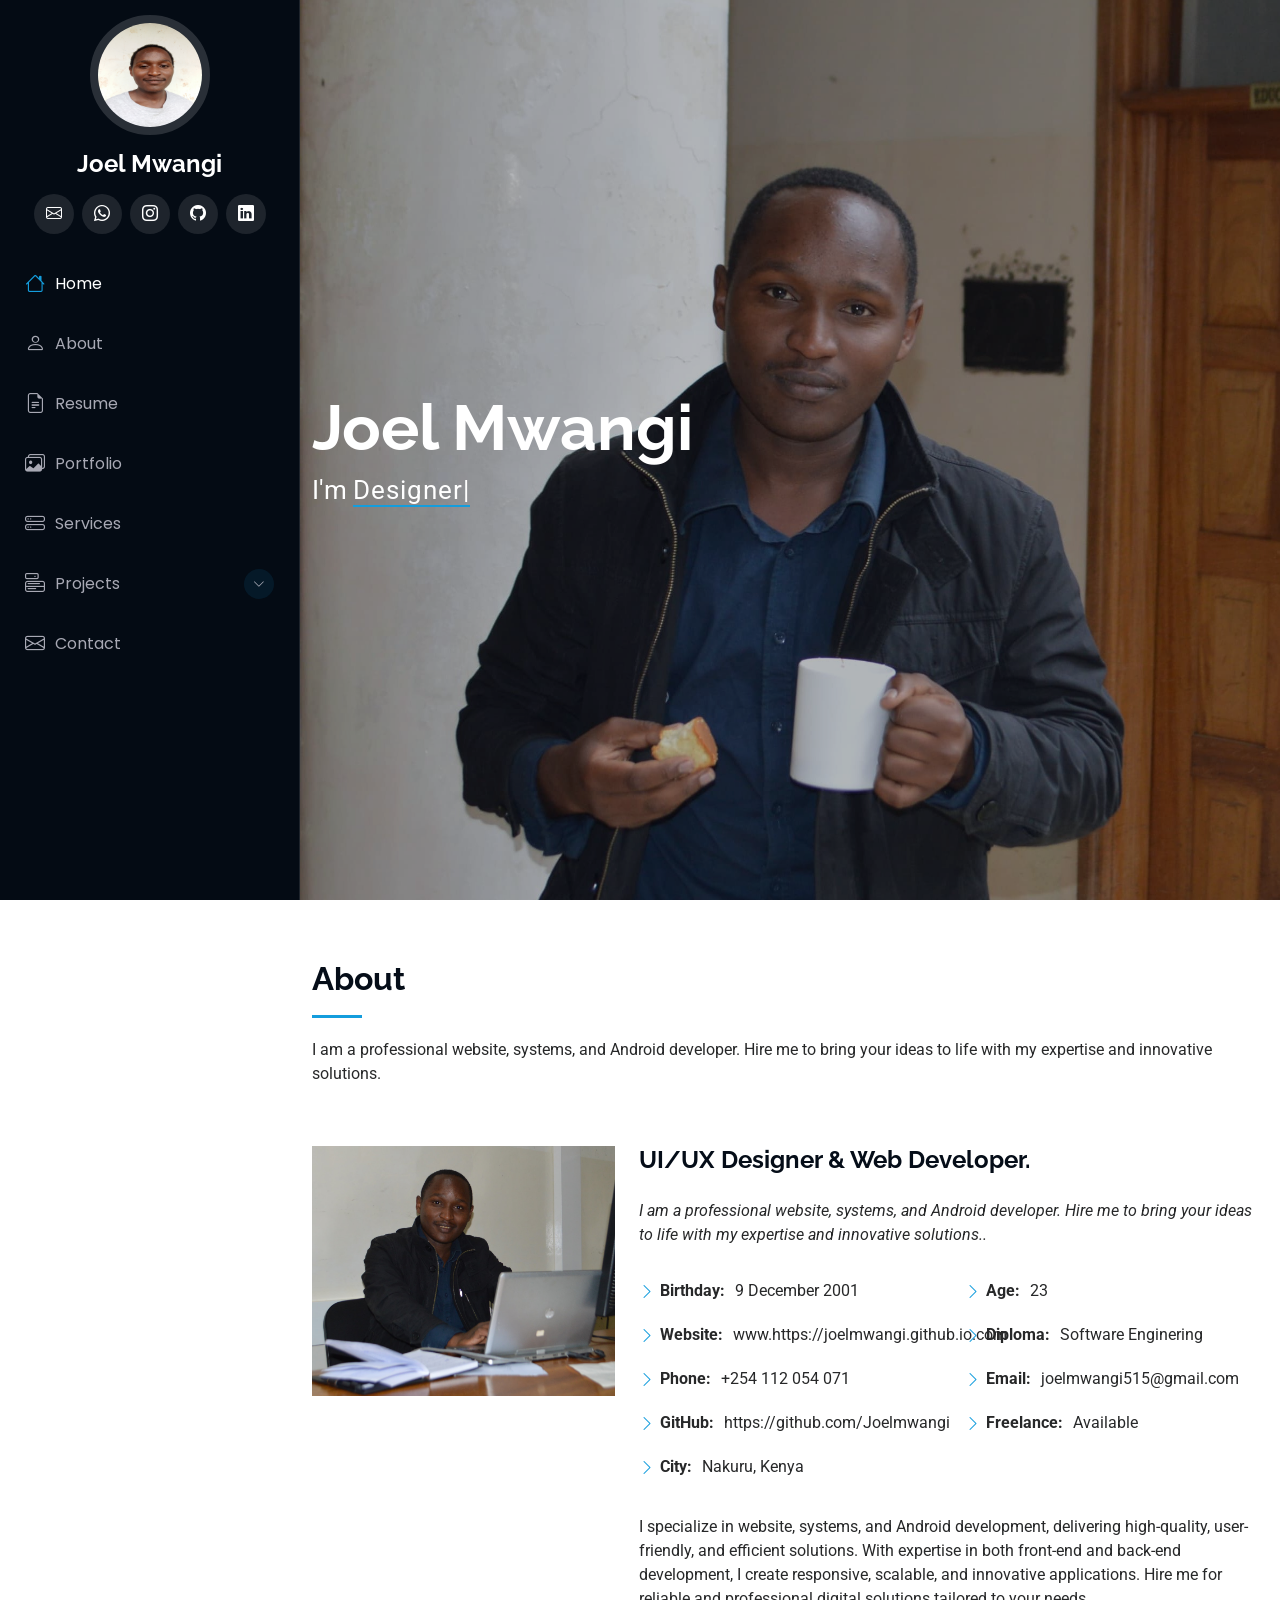
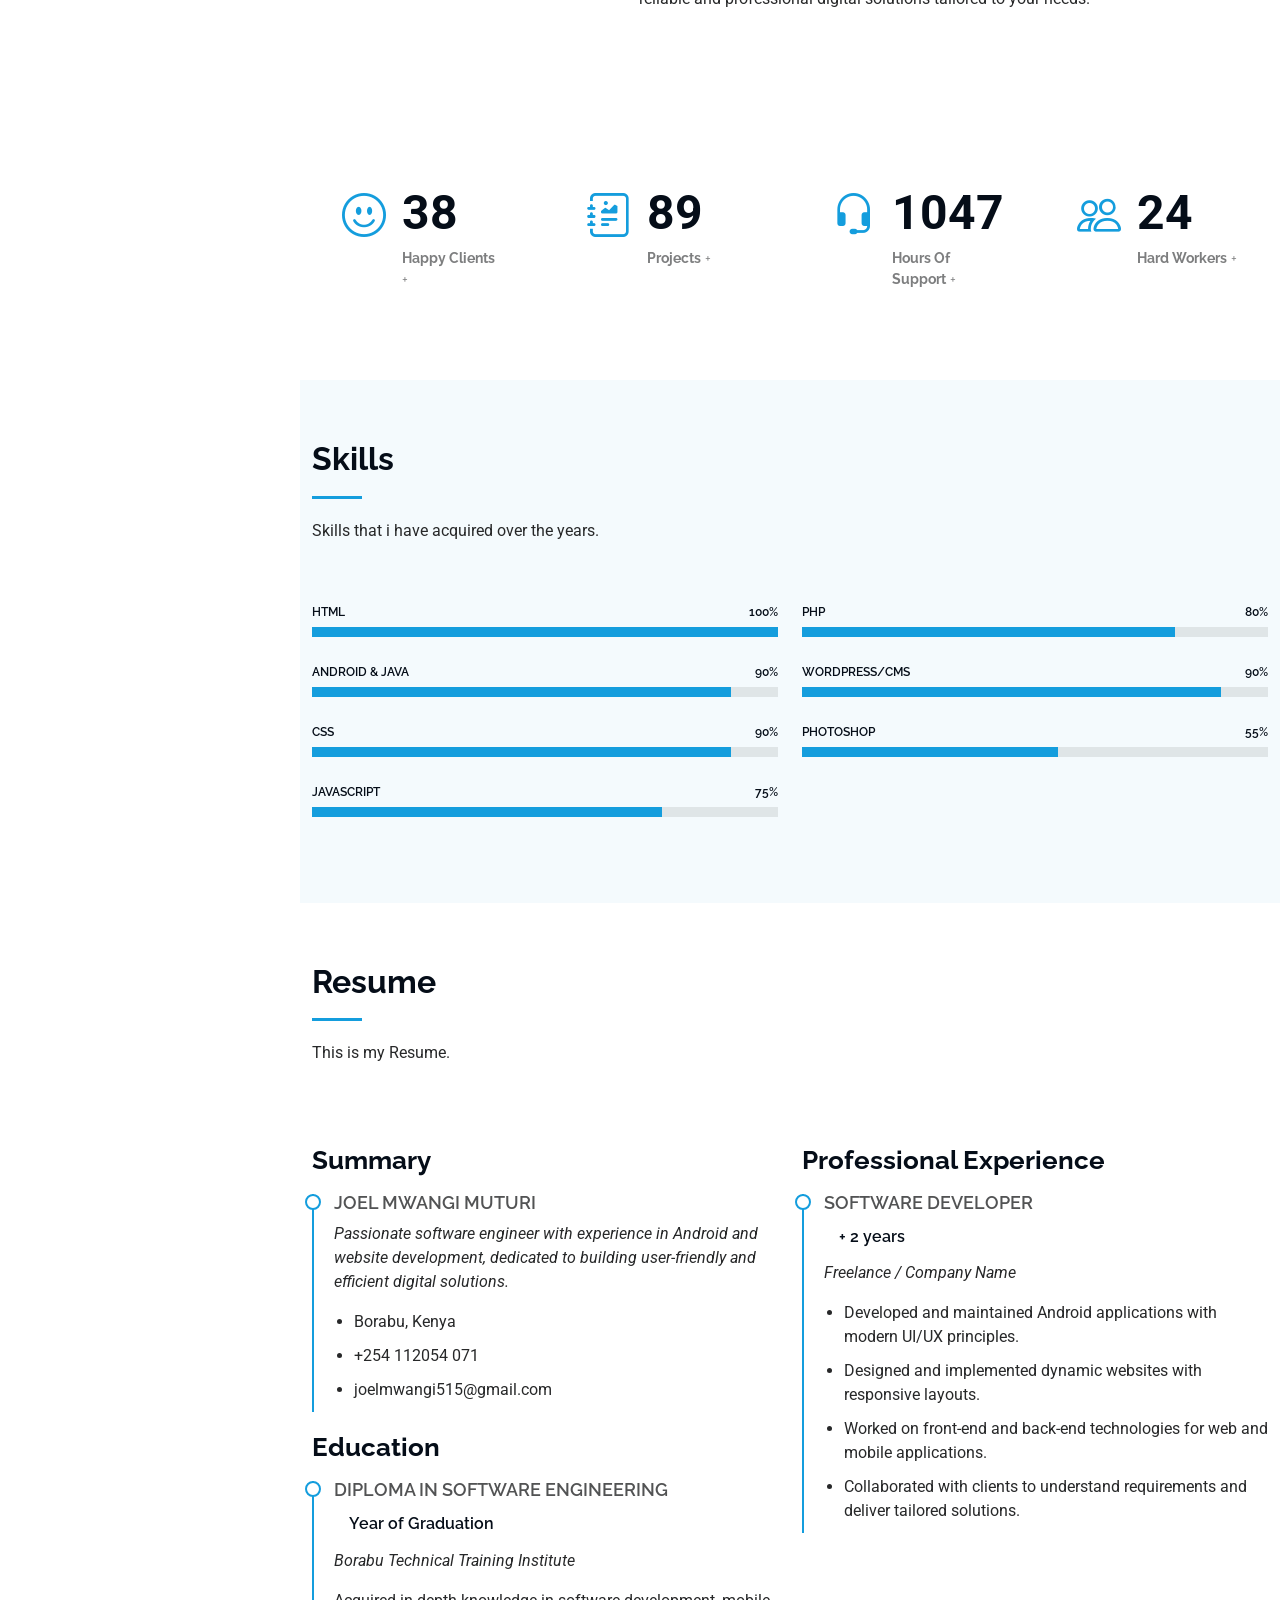
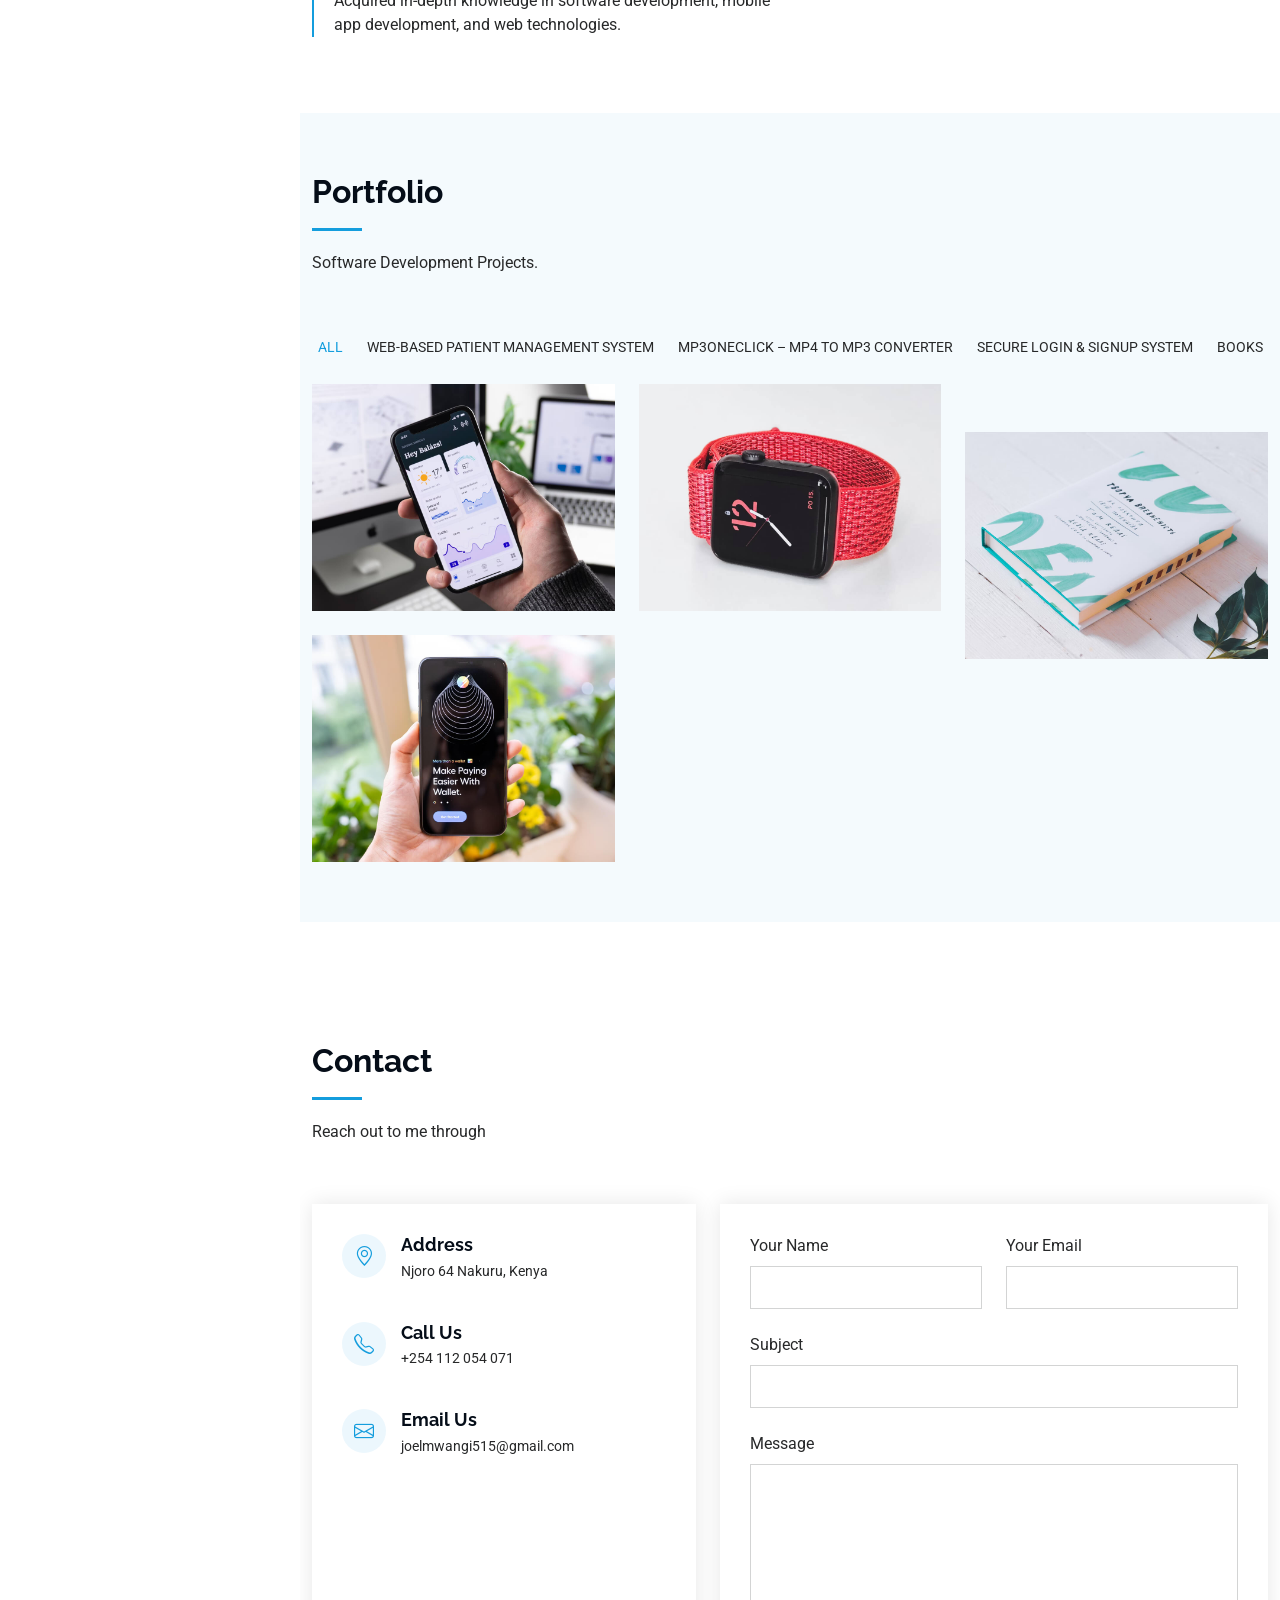
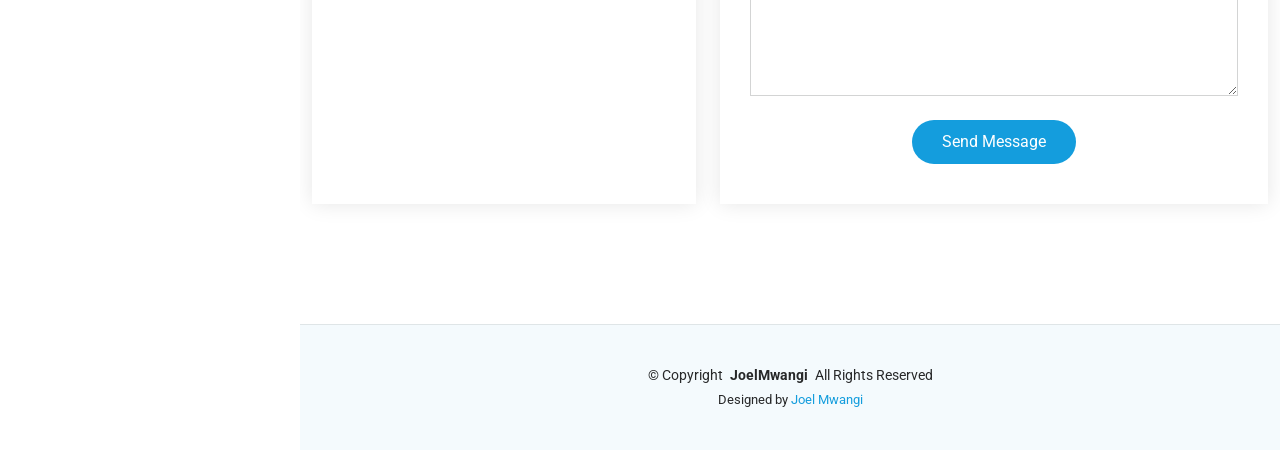
==== commit 92ab3b2d: "Update index.html" ====
--- a/index.html
+++ b/index.html
@@ -9,8 +9,8 @@
   <meta content="" name="keywords">
 
   <!-- Favicons -->
-  <link href="assets/img/favicon.png" rel="icon">
-  <link href="assets/img/apple-touch-icon.png" rel="apple-touch-icon">
+  <link href="assets/img/icon.png" rel="icon">
+  <link href="assets/img/icon.png" rel="apple-touch-icon">
 
   <!-- Fonts -->
   <link href="https://fonts.googleapis.com" rel="preconnect">
@@ -369,7 +369,7 @@
 
             <div class="col-lg-4 col-md-6 portfolio-item isotope-item filter-branding">
               <div class="portfolio-content h-100">
-                <img src="assets/img/portfolio/branding-1.jpg" class="img-fluid" alt="">
+                <img src="assets/img/landing1.png" class="img-fluid" alt="">
                 <div class="portfolio-info">
                   <h4>Security</h4>
                   <p>Implemented user authentication with encryption and secure database storage.*
@@ -561,4 +561,4 @@
 
 </body>
 
-</html>+</html>
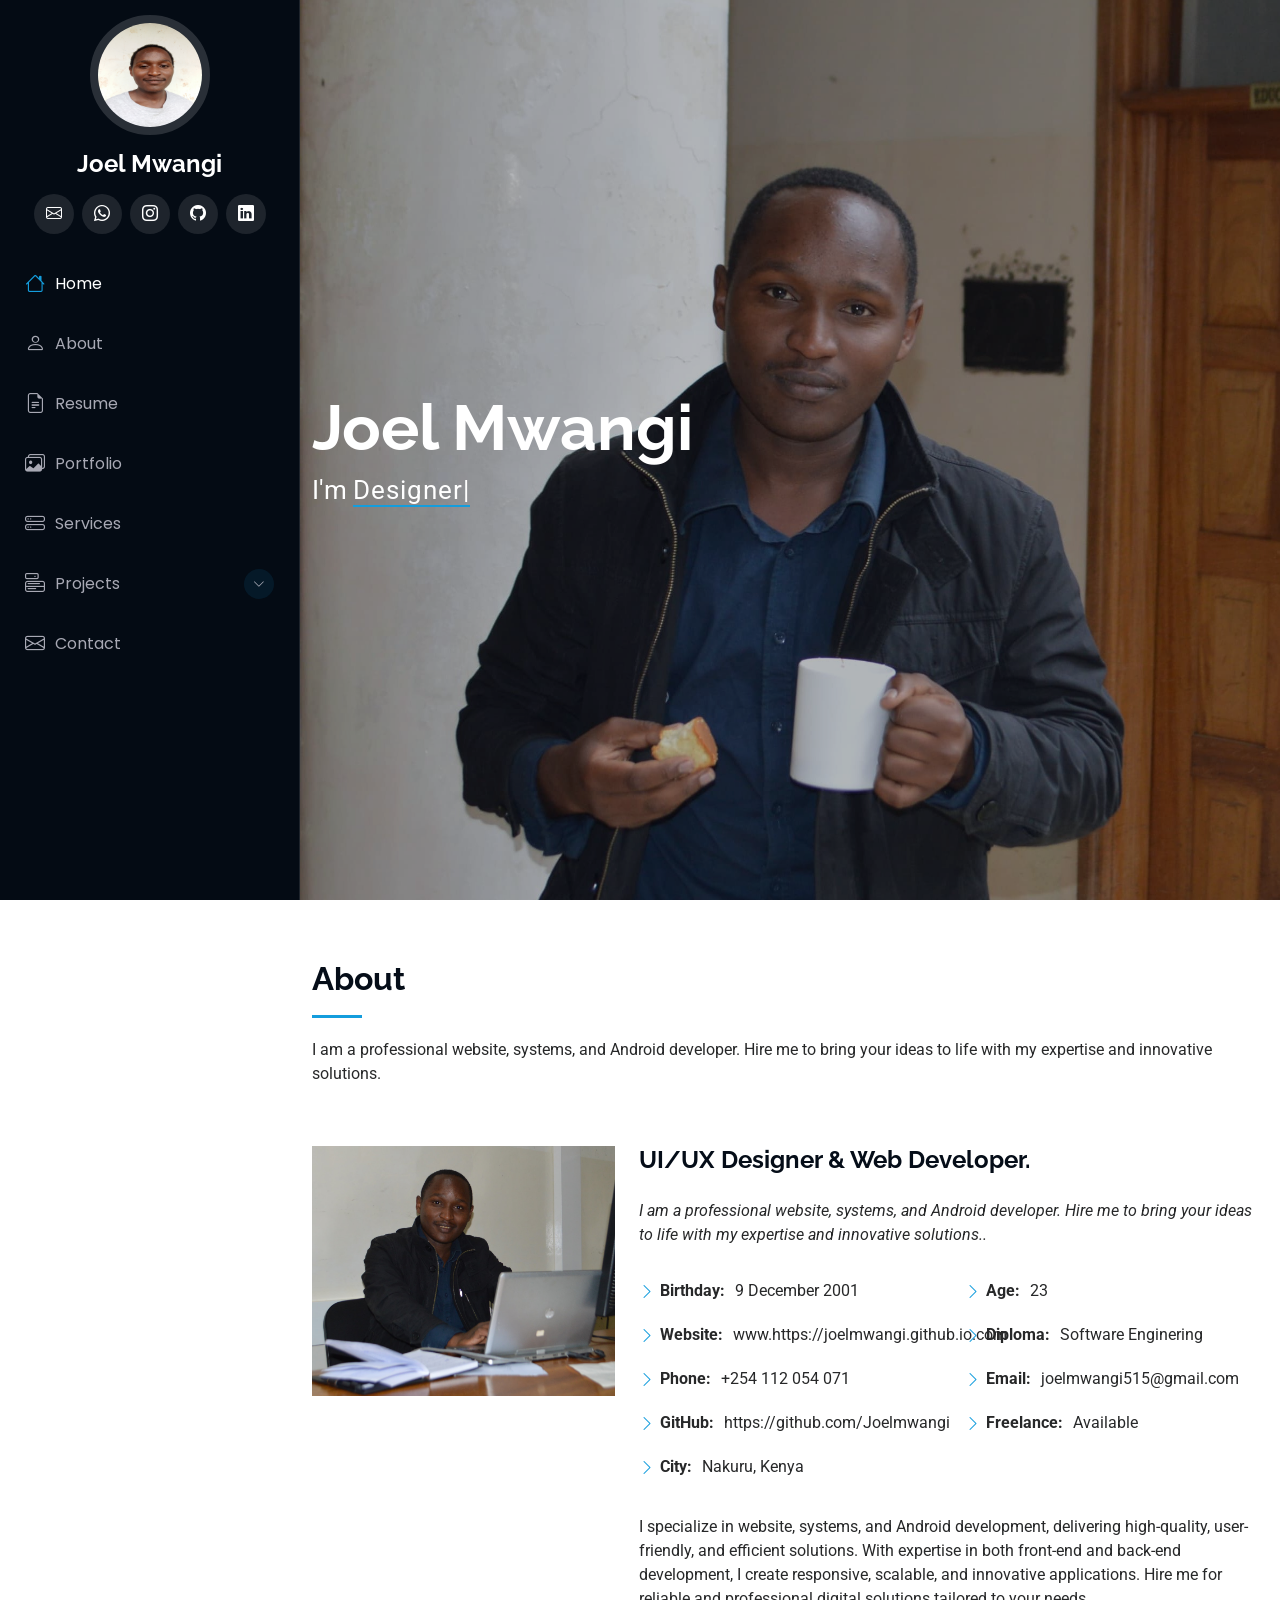
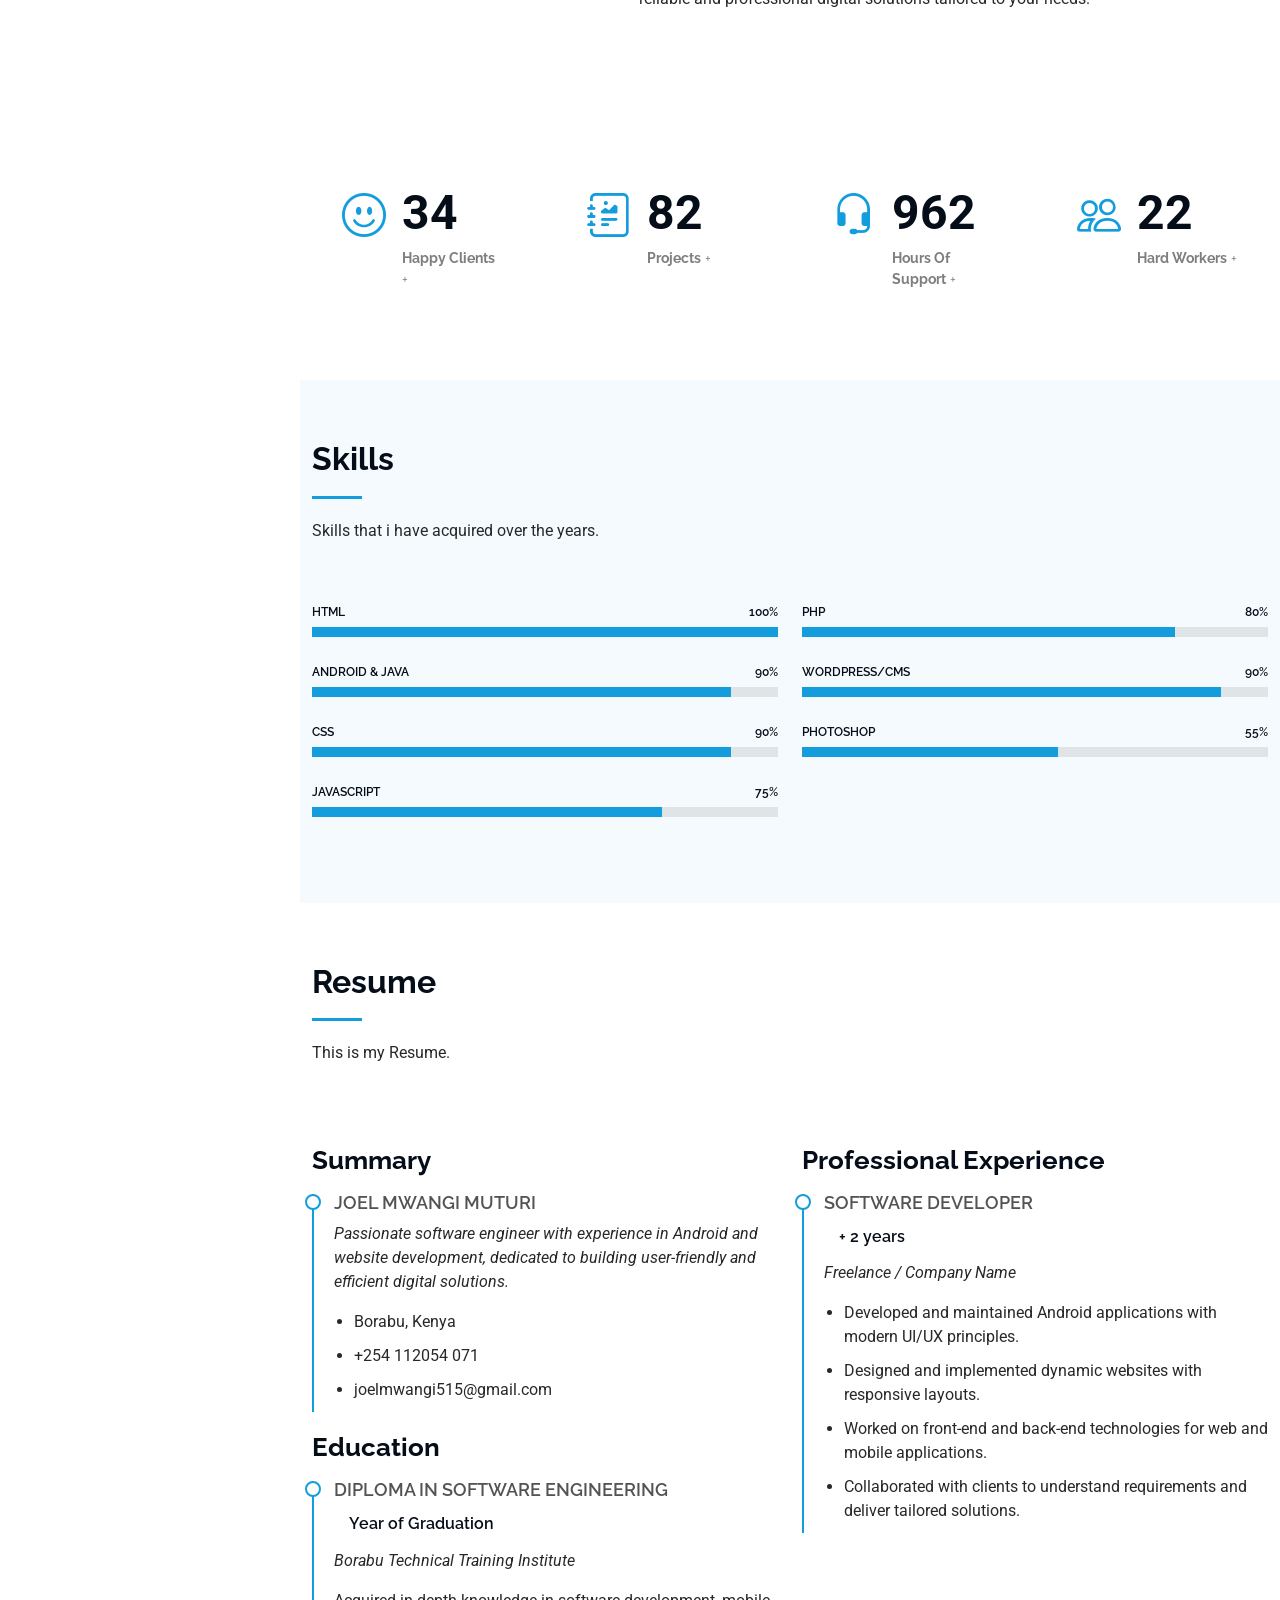
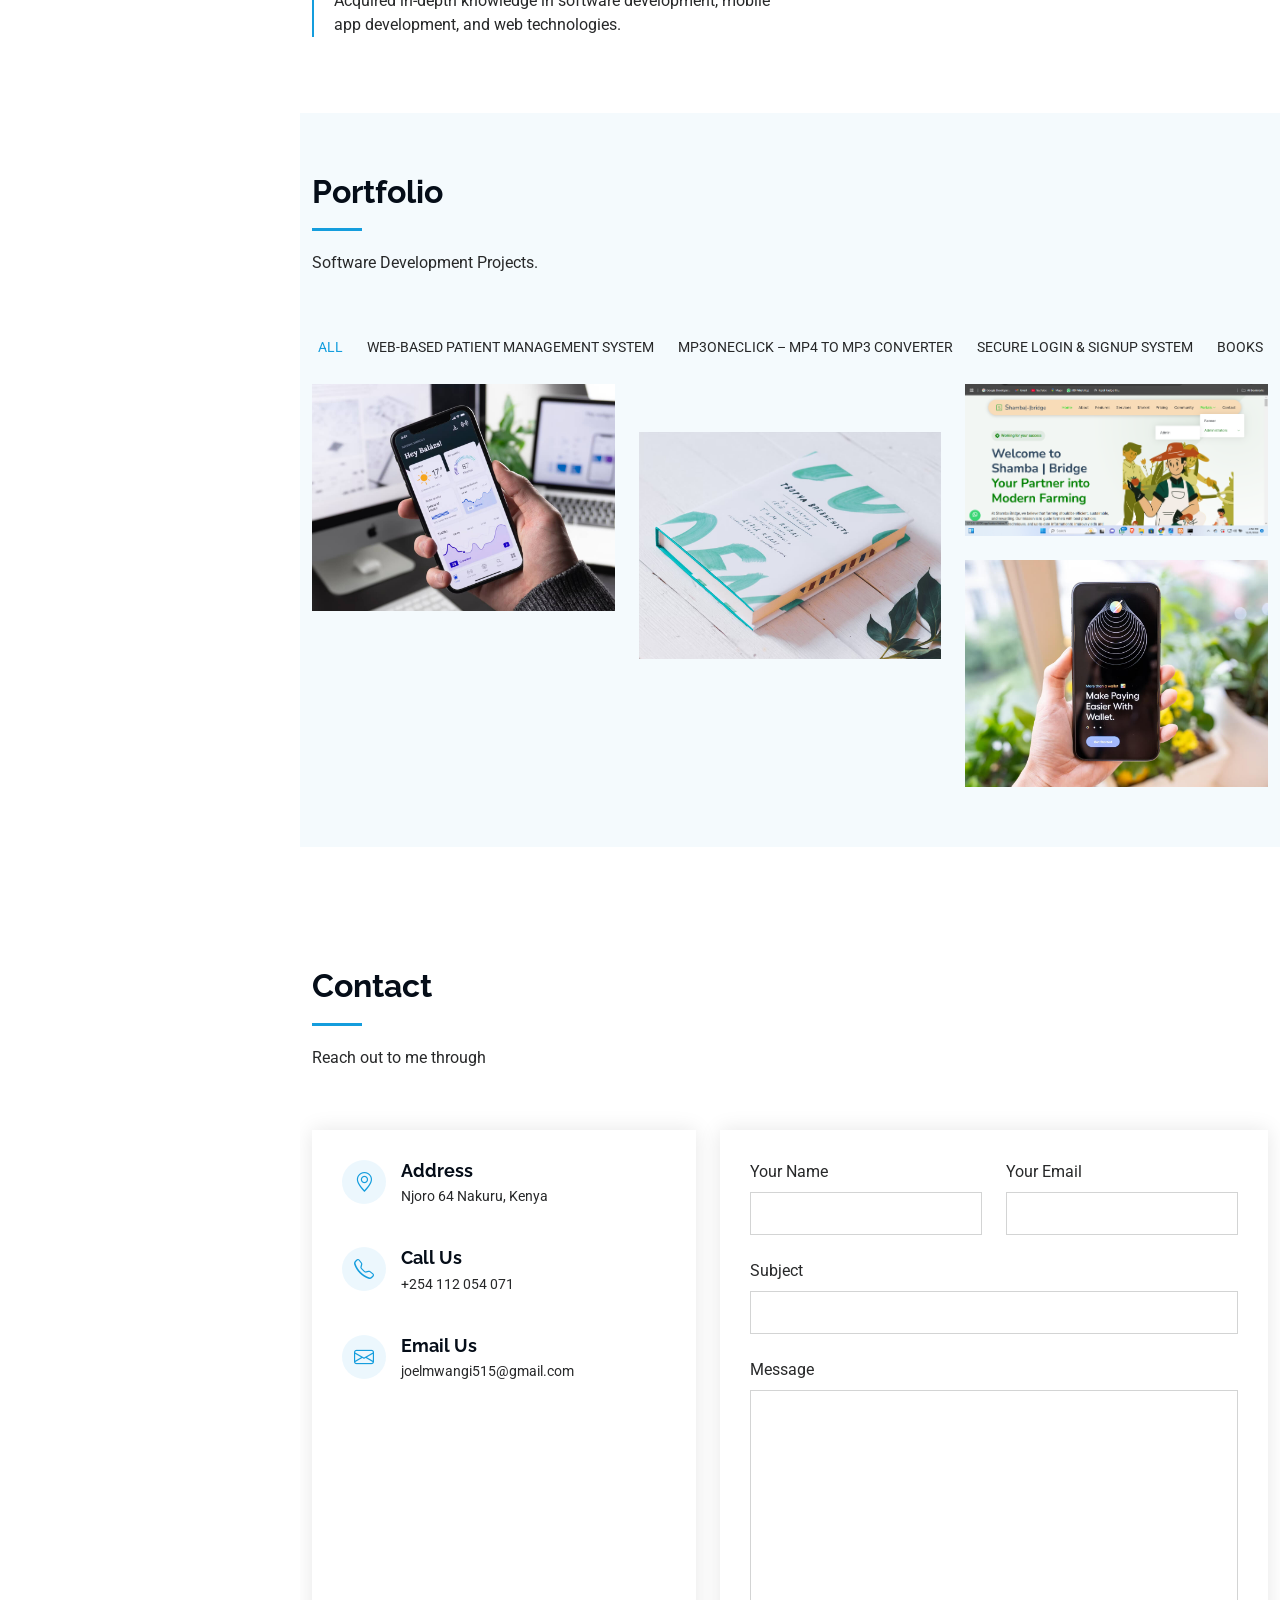
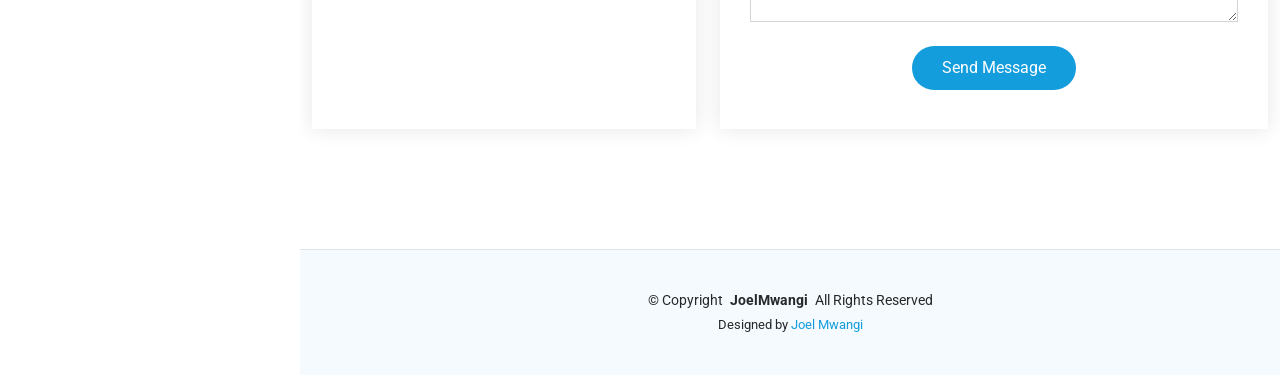
==== commit 426ee754: "Update index.html" ====
--- a/index.html
+++ b/index.html
@@ -1,3 +1,4 @@
+
 <!DOCTYPE html>
 <html lang="en">
 
@@ -356,7 +357,7 @@
 
             <div class="col-lg-4 col-md-6 portfolio-item isotope-item filter-product">
               <div class="portfolio-content h-100">
-                <img src="assets/img/portfolio/product-1.jpg" class="img-fluid" alt="">
+                <img src="assets/img/portfolio/mp3.png" class="img-fluid" alt="">
                 <div class="portfolio-info">
                   <h4>Mp3 Convertor Python</h4>
                   <p>Designed and developed an online media conversion tool for seamless MP4 to MP3 conversion.*  
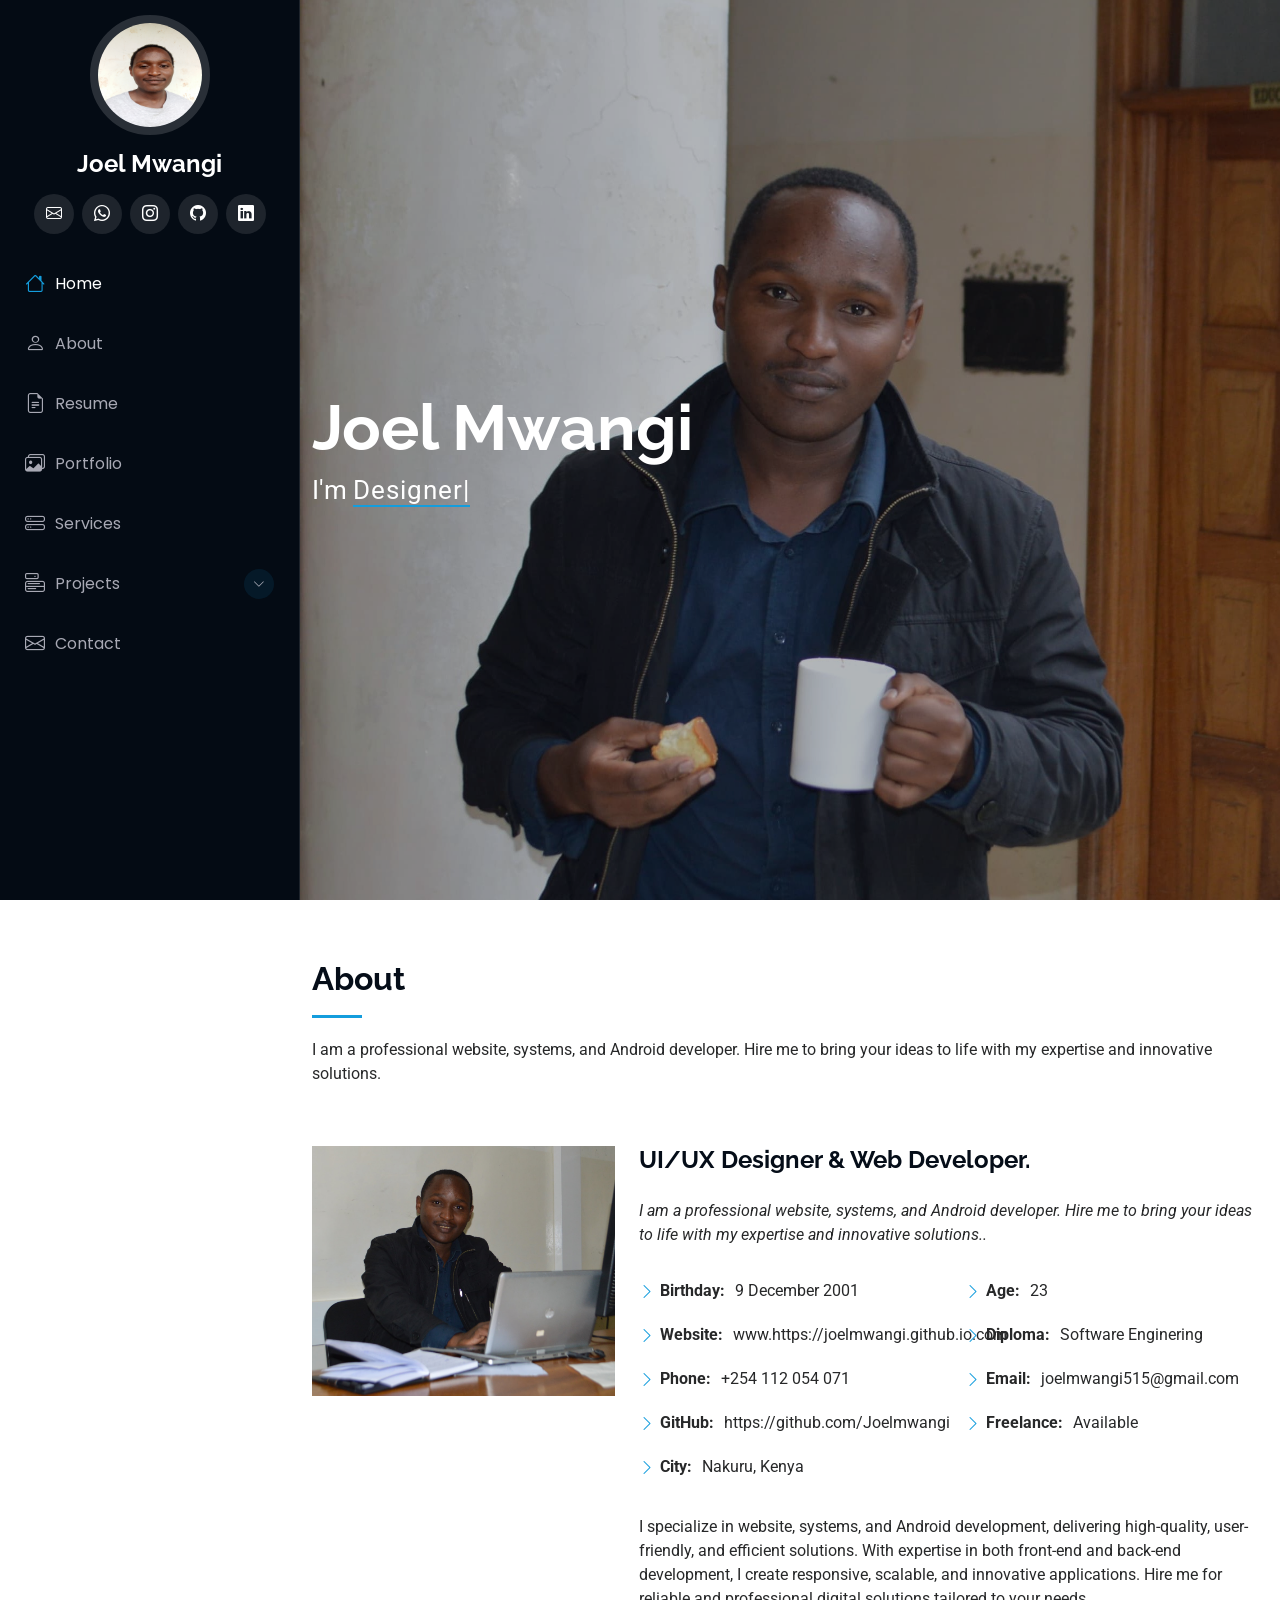
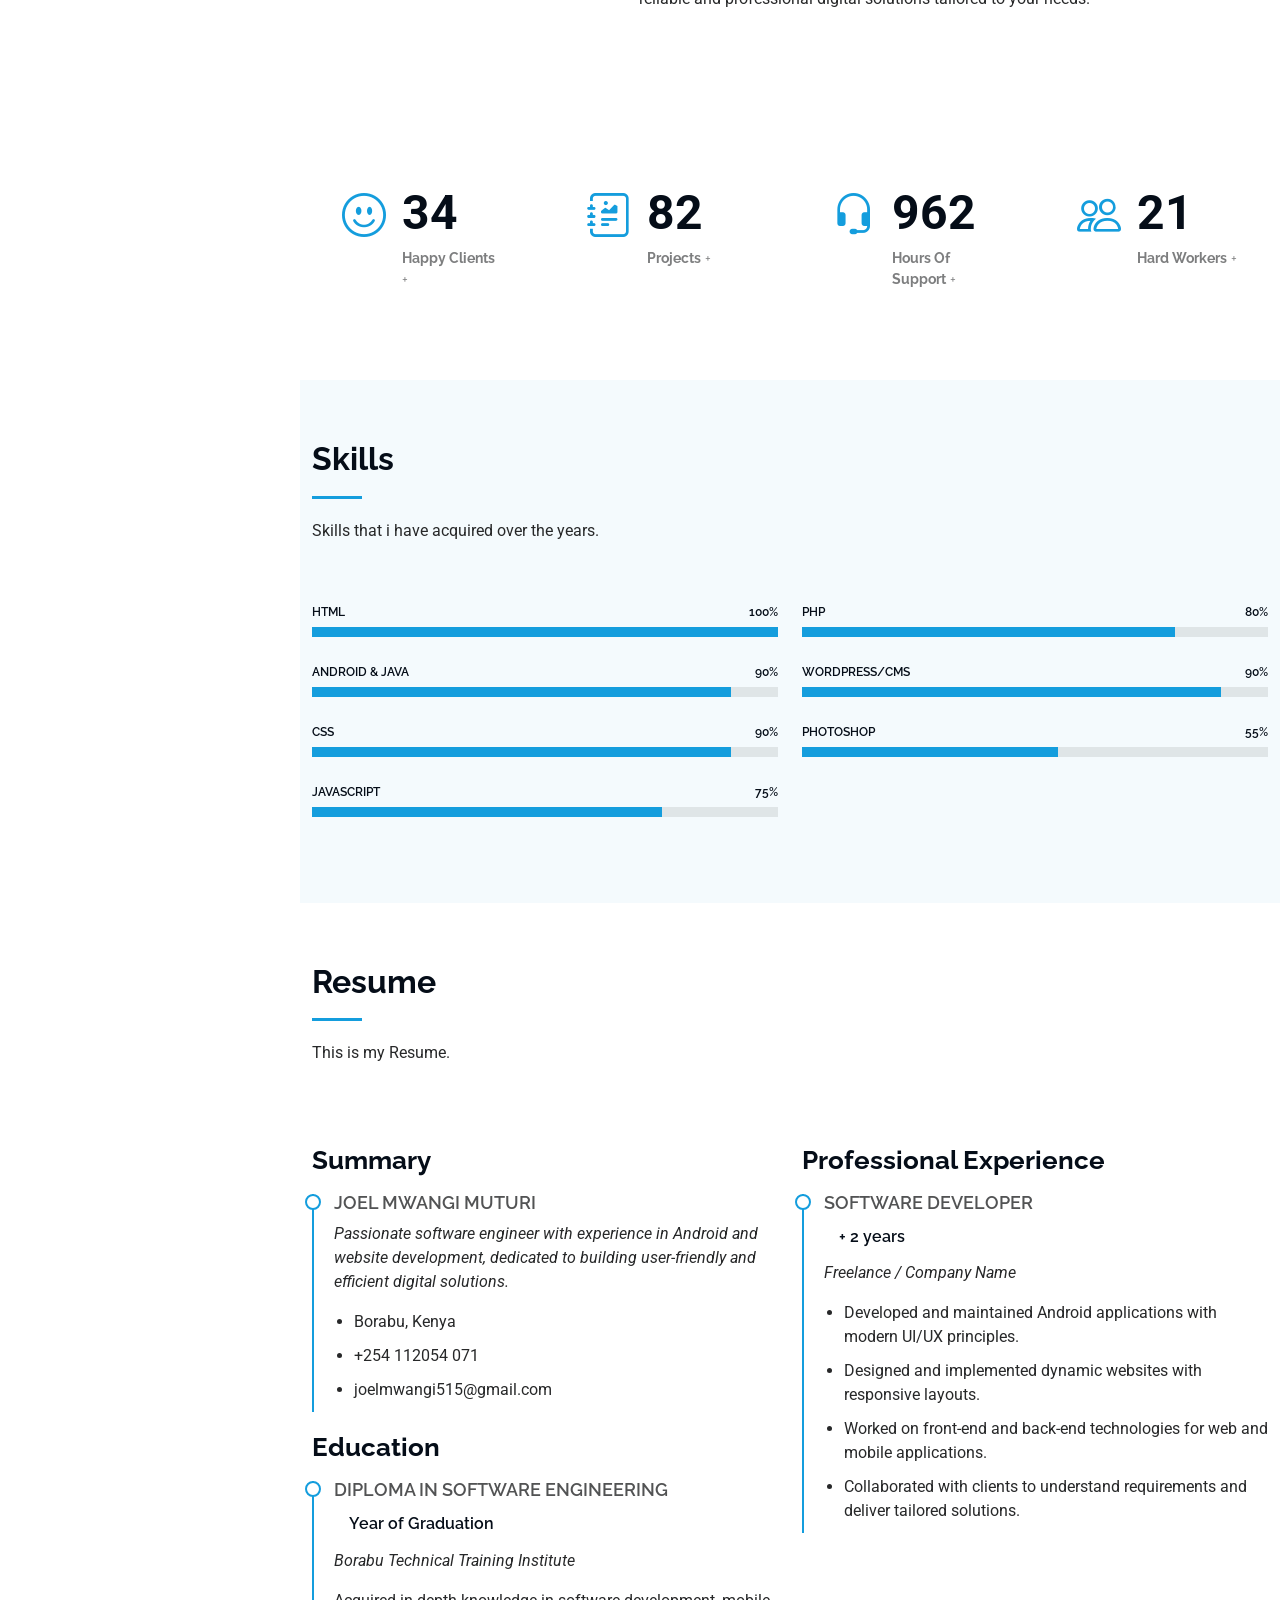
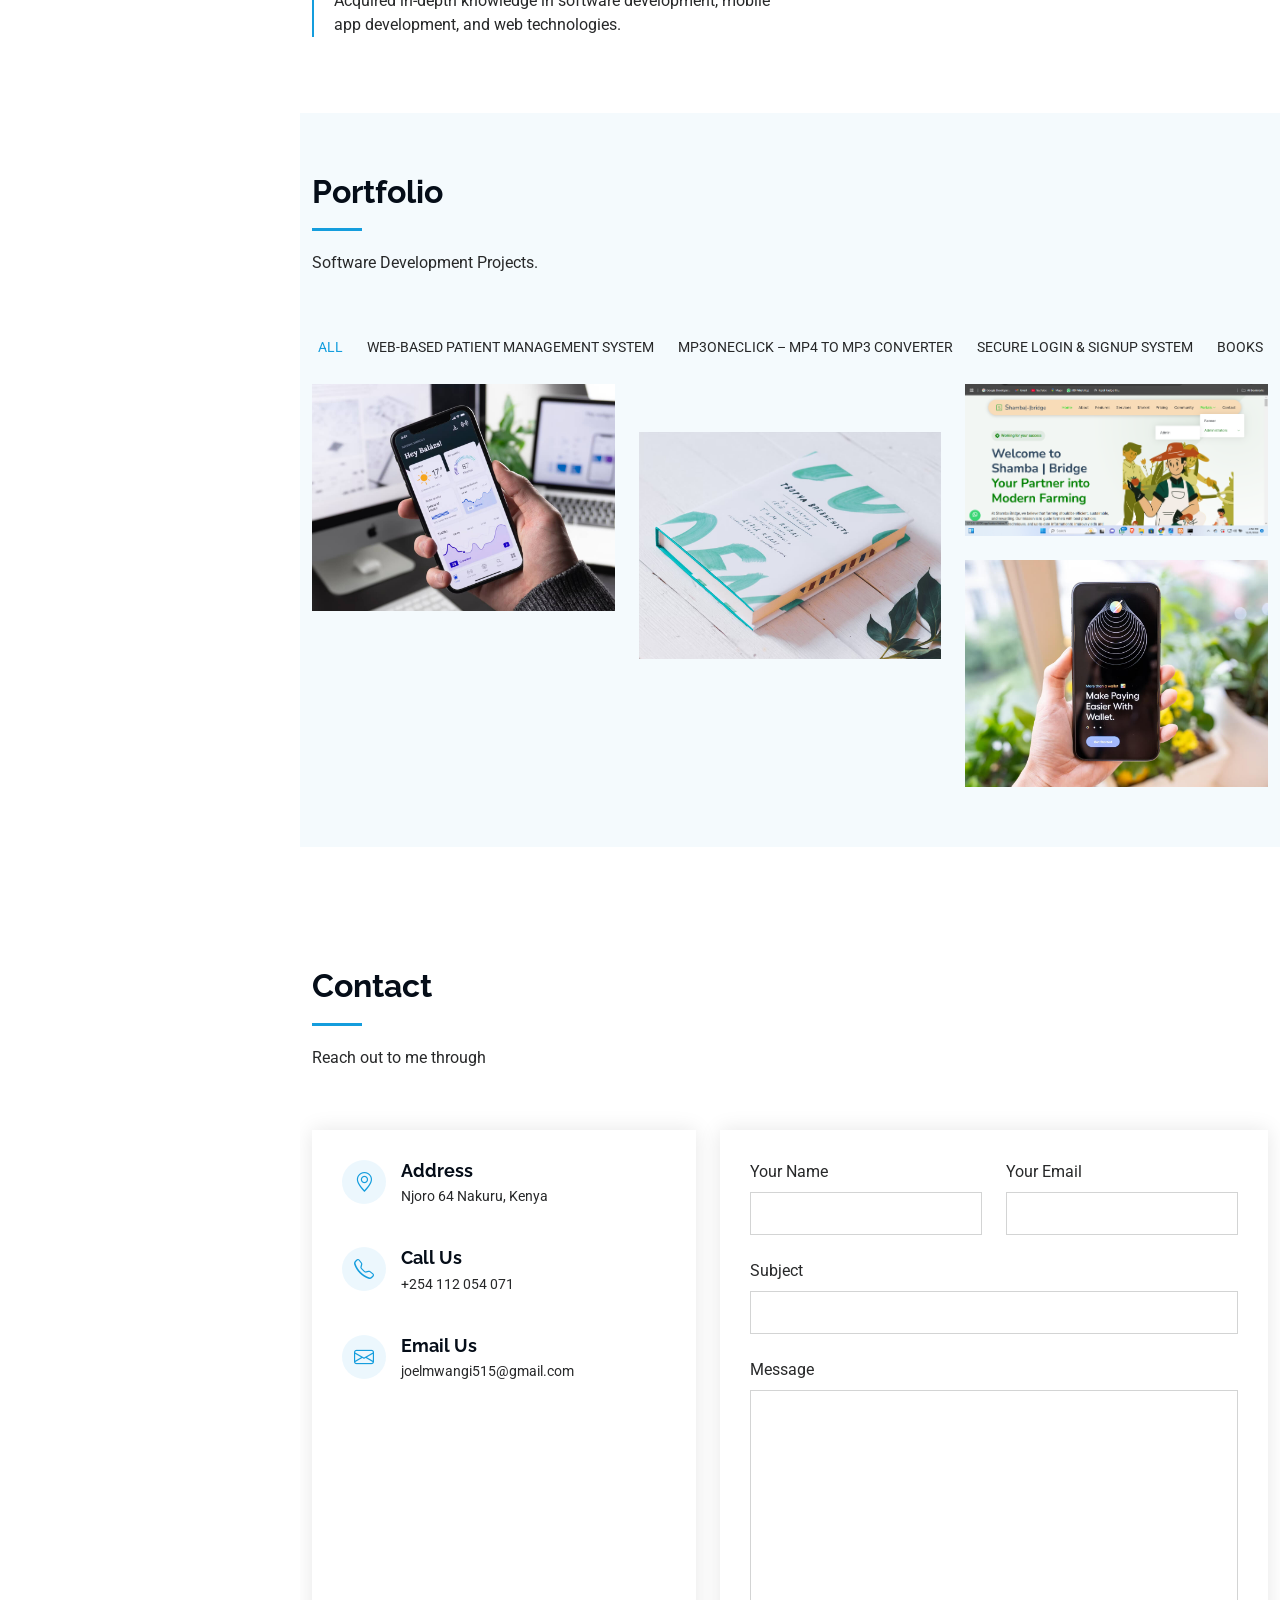
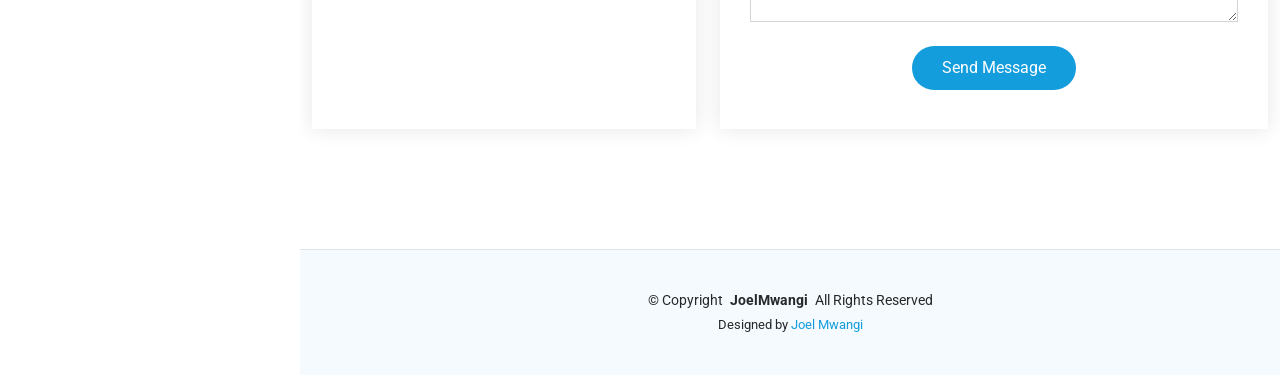
==== commit 26cdf27b: "Update index.html" ====
--- a/index.html
+++ b/index.html
@@ -477,7 +477,7 @@
                 </div>
               </div><!-- End Info Item -->
 
-              <iframe src="https://www.google.com/maps/embed?pb=!1m14!1m8!1m3!1d48389.78314118045!2d-74.006138!3d40.710059!3m2!1i1024!2i768!4f13.1!3m3!1m2!1s0x89c25a22a3bda30d%3A0xb89d1fe6bc499443!2sDowntown%20Conference%20Center!5e0!3m2!1sen!2sus!4v1676961268712!5m2!1sen!2sus" frameborder="0" style="border:0; width: 100%; height: 270px;" allowfullscreen="" loading="lazy" referrerpolicy="no-referrer-when-downgrade"></iframe>
+              <iframe src="https://www.google.com/maps/embed?pb=!1m18!1m12!1m3!1d3989.7472190195913!2d35.91587156708556!3d-0.342058634529882!2m3!1f0!2f0!3f0!3m2!1i1024!2i768!4f13.1!3m3!1m2!1s0x182989000c073985%3A0x686a6f8769cba6ba!2sBeeston!5e0!3m2!1sen!2ske!4v1741448699515!5m2!1sen!2ske" frameborder="0" style="border:0; width: 100%; height: 270px;" allowfullscreen="" loading="lazy" referrerpolicy="no-referrer-when-downgrade"></iframe>
             </div>
           </div>
 
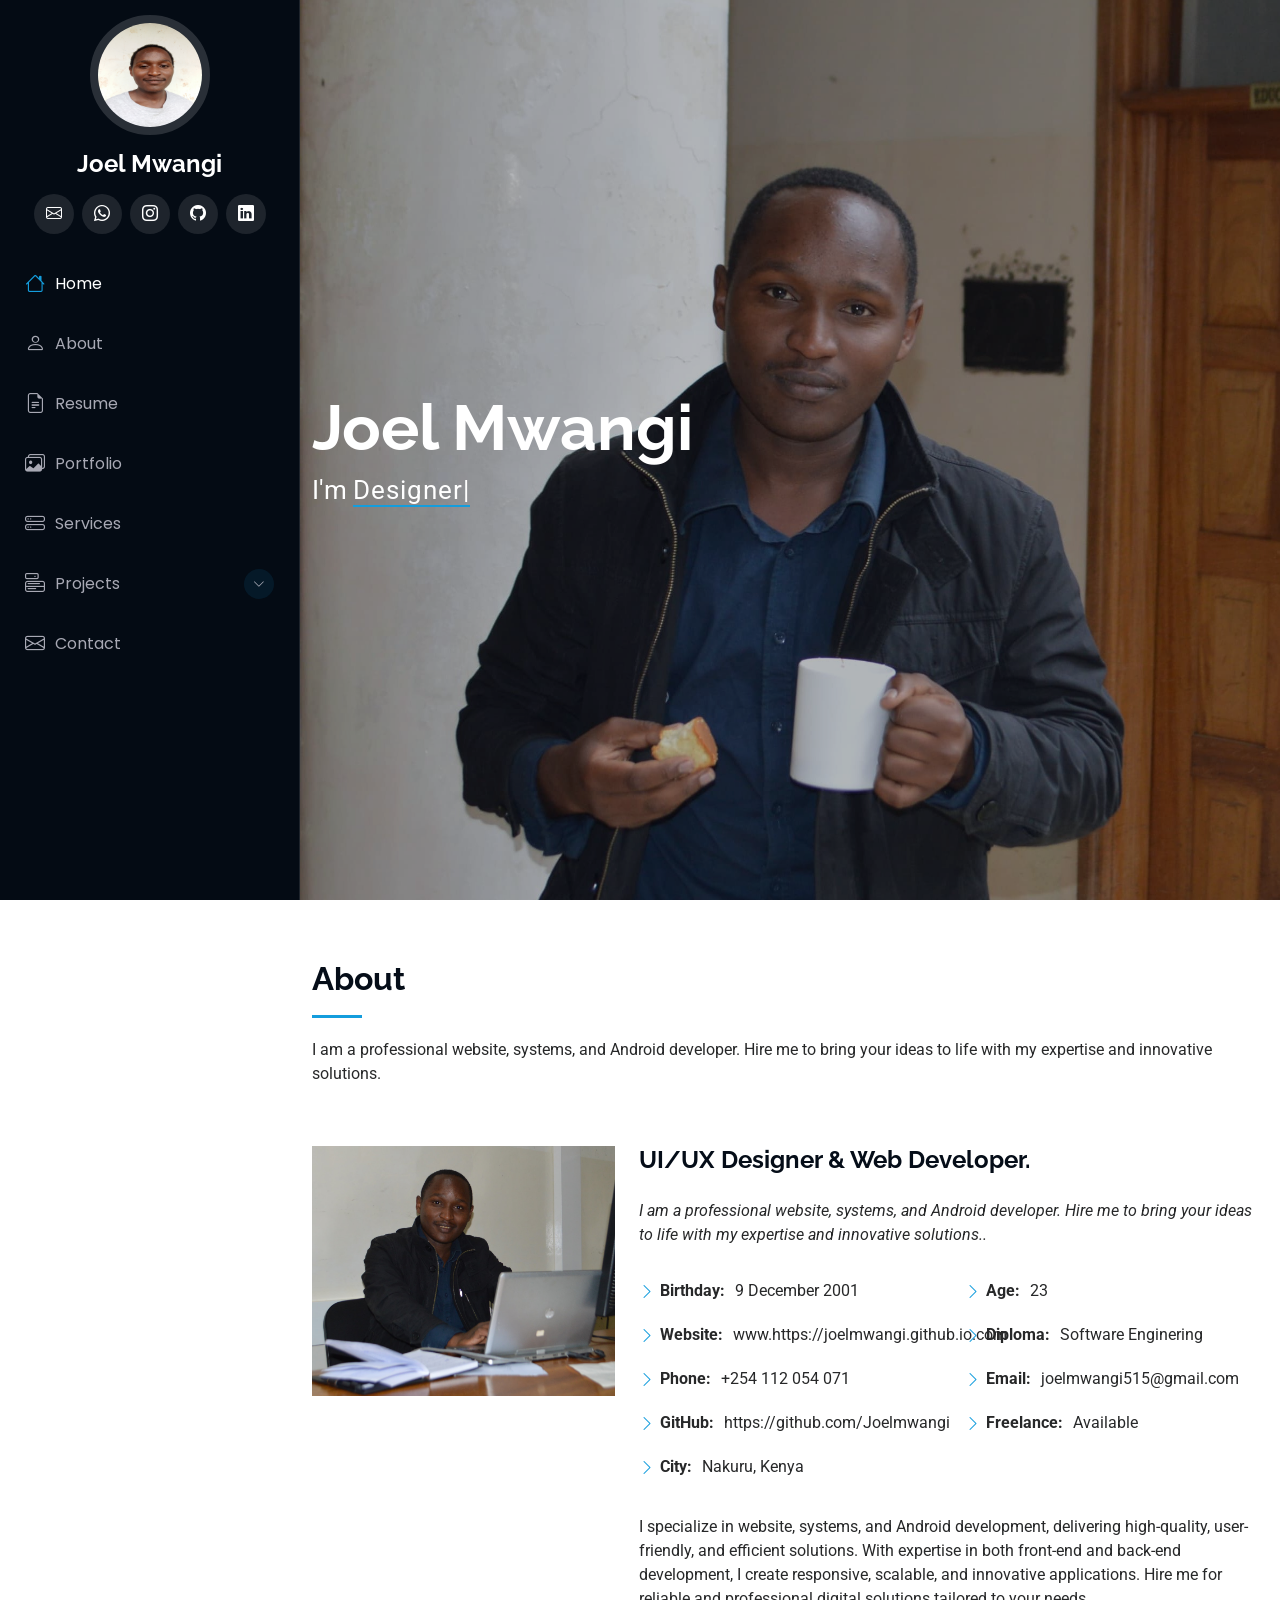
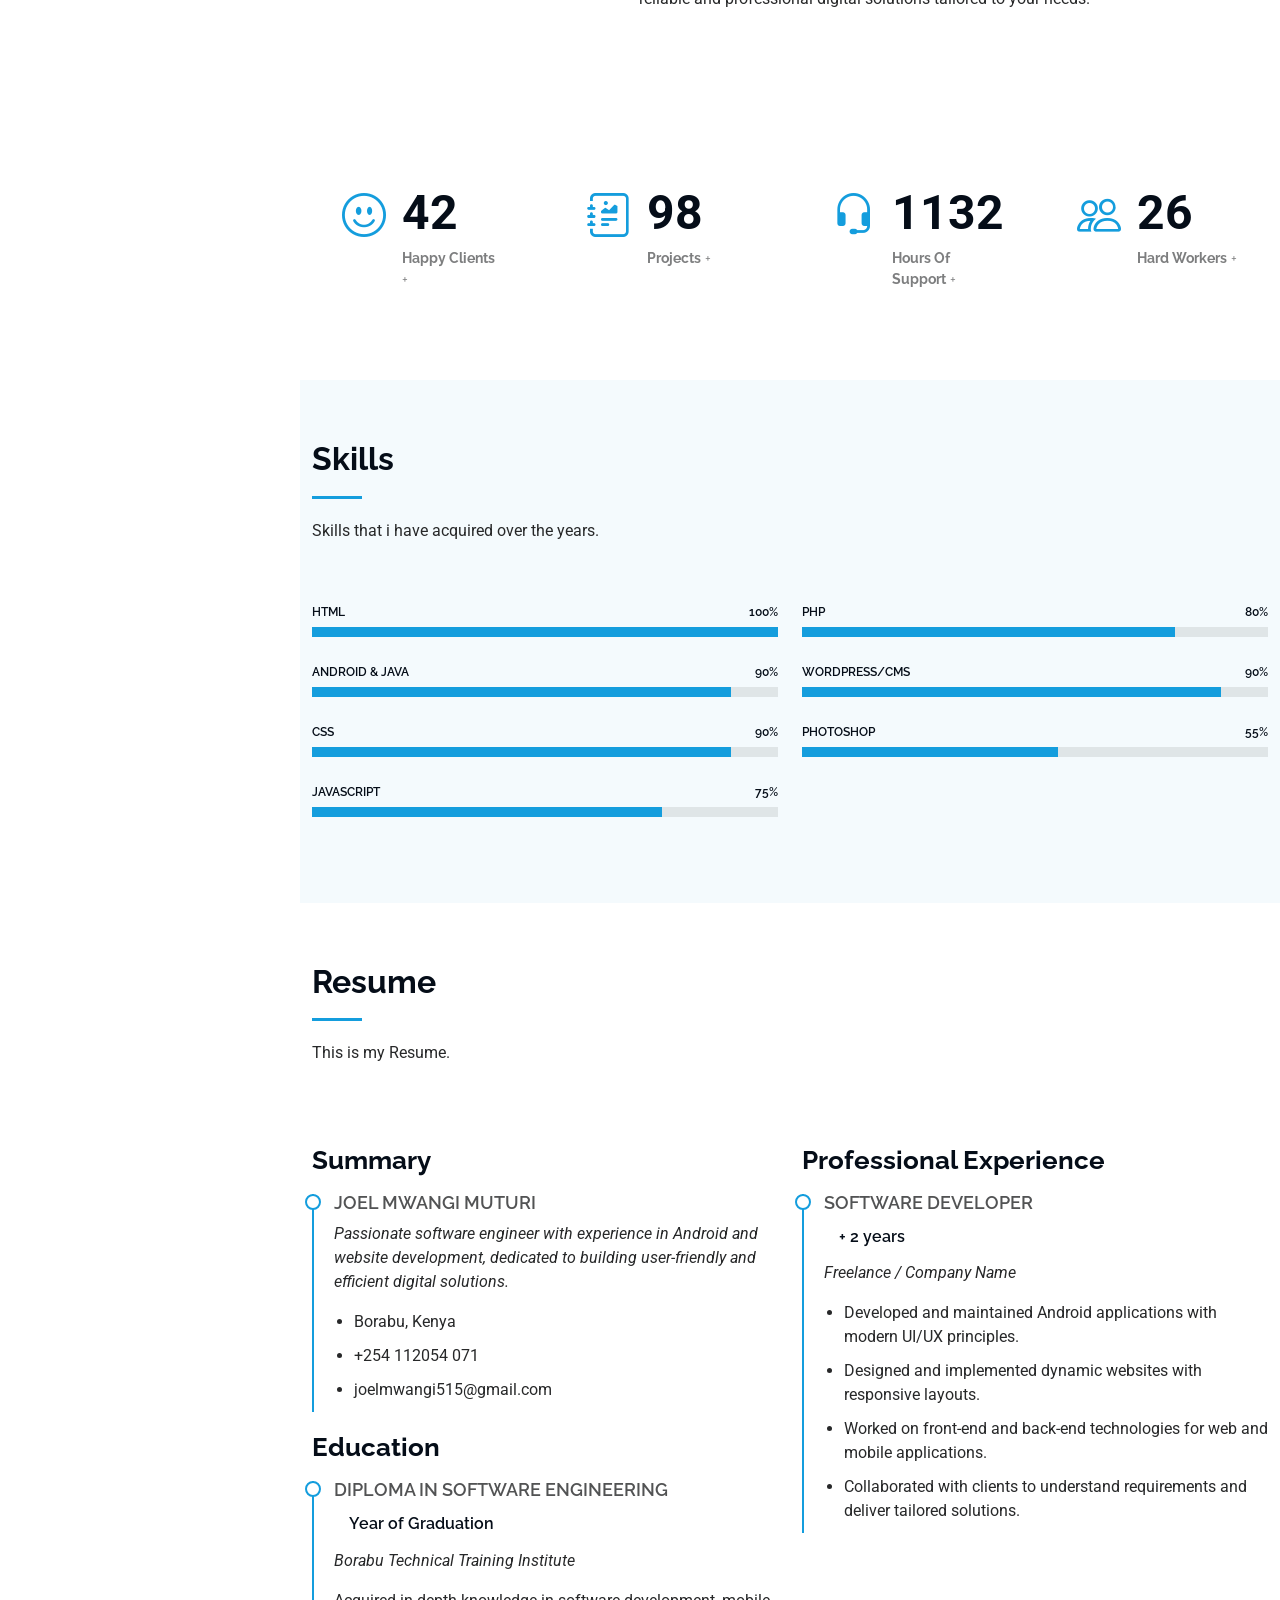
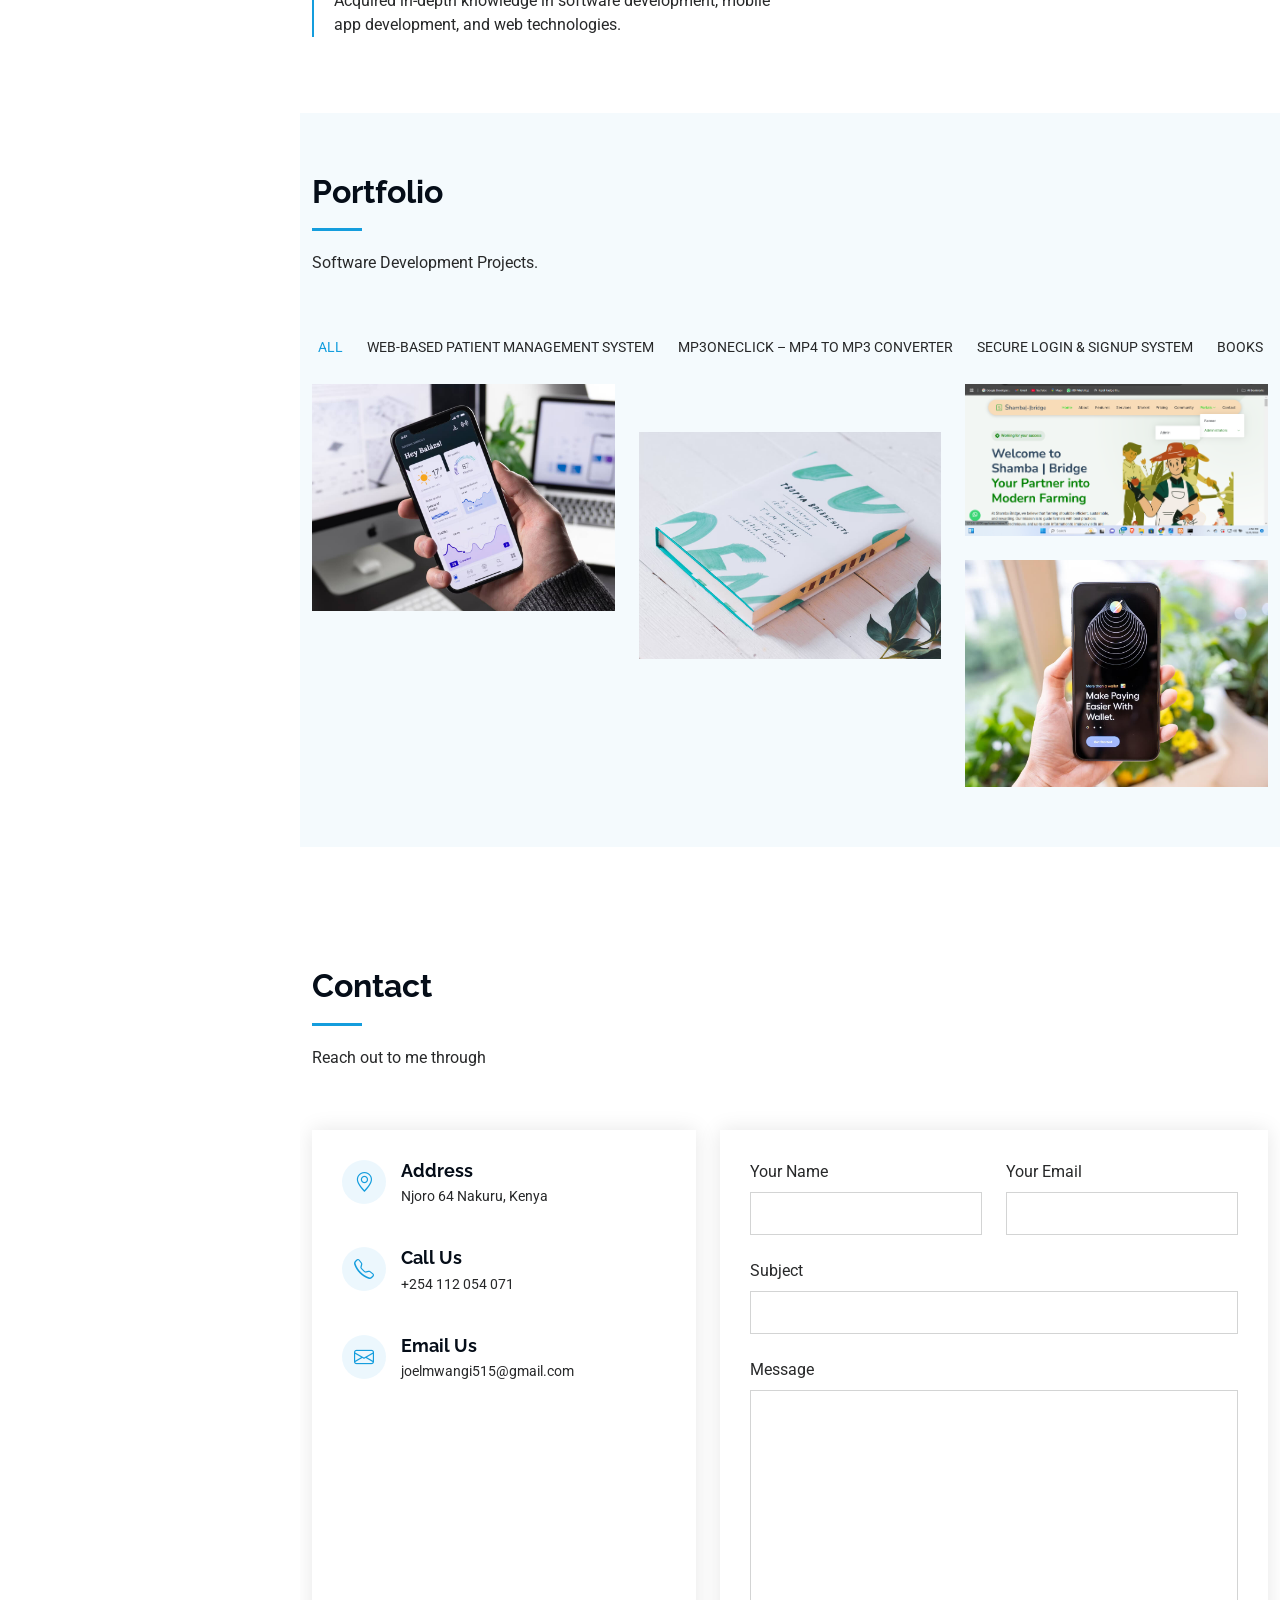
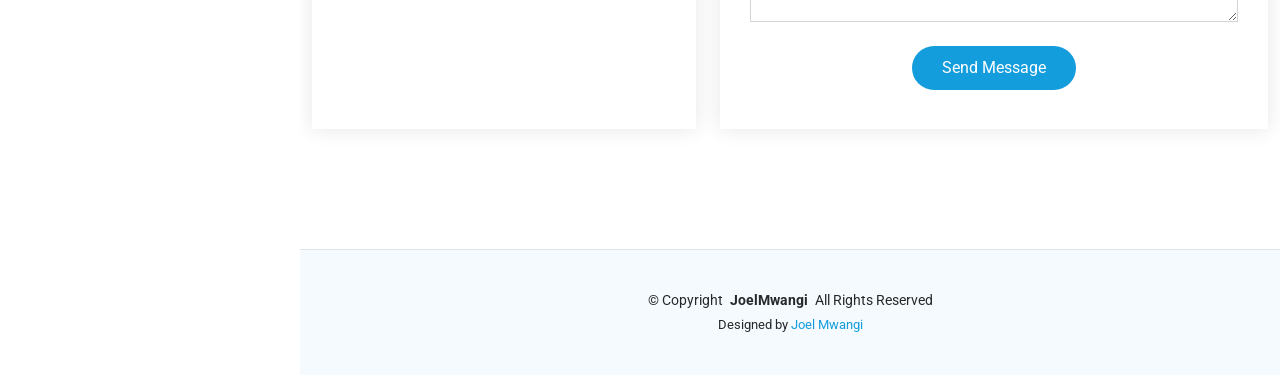
==== commit d40f5fb2: "Update index.html updated portfolio" ====
--- a/index.html
+++ b/index.html
@@ -5,7 +5,7 @@
 <head>
   <meta charset="utf-8">
   <meta content="width=device-width, initial-scale=1.0" name="viewport">
-  <title>Index - JoelMwangi</title>
+  <title>Index - JoelMwangi portfolio</title>
   <meta content="" name="description">
   <meta content="" name="keywords">
 
